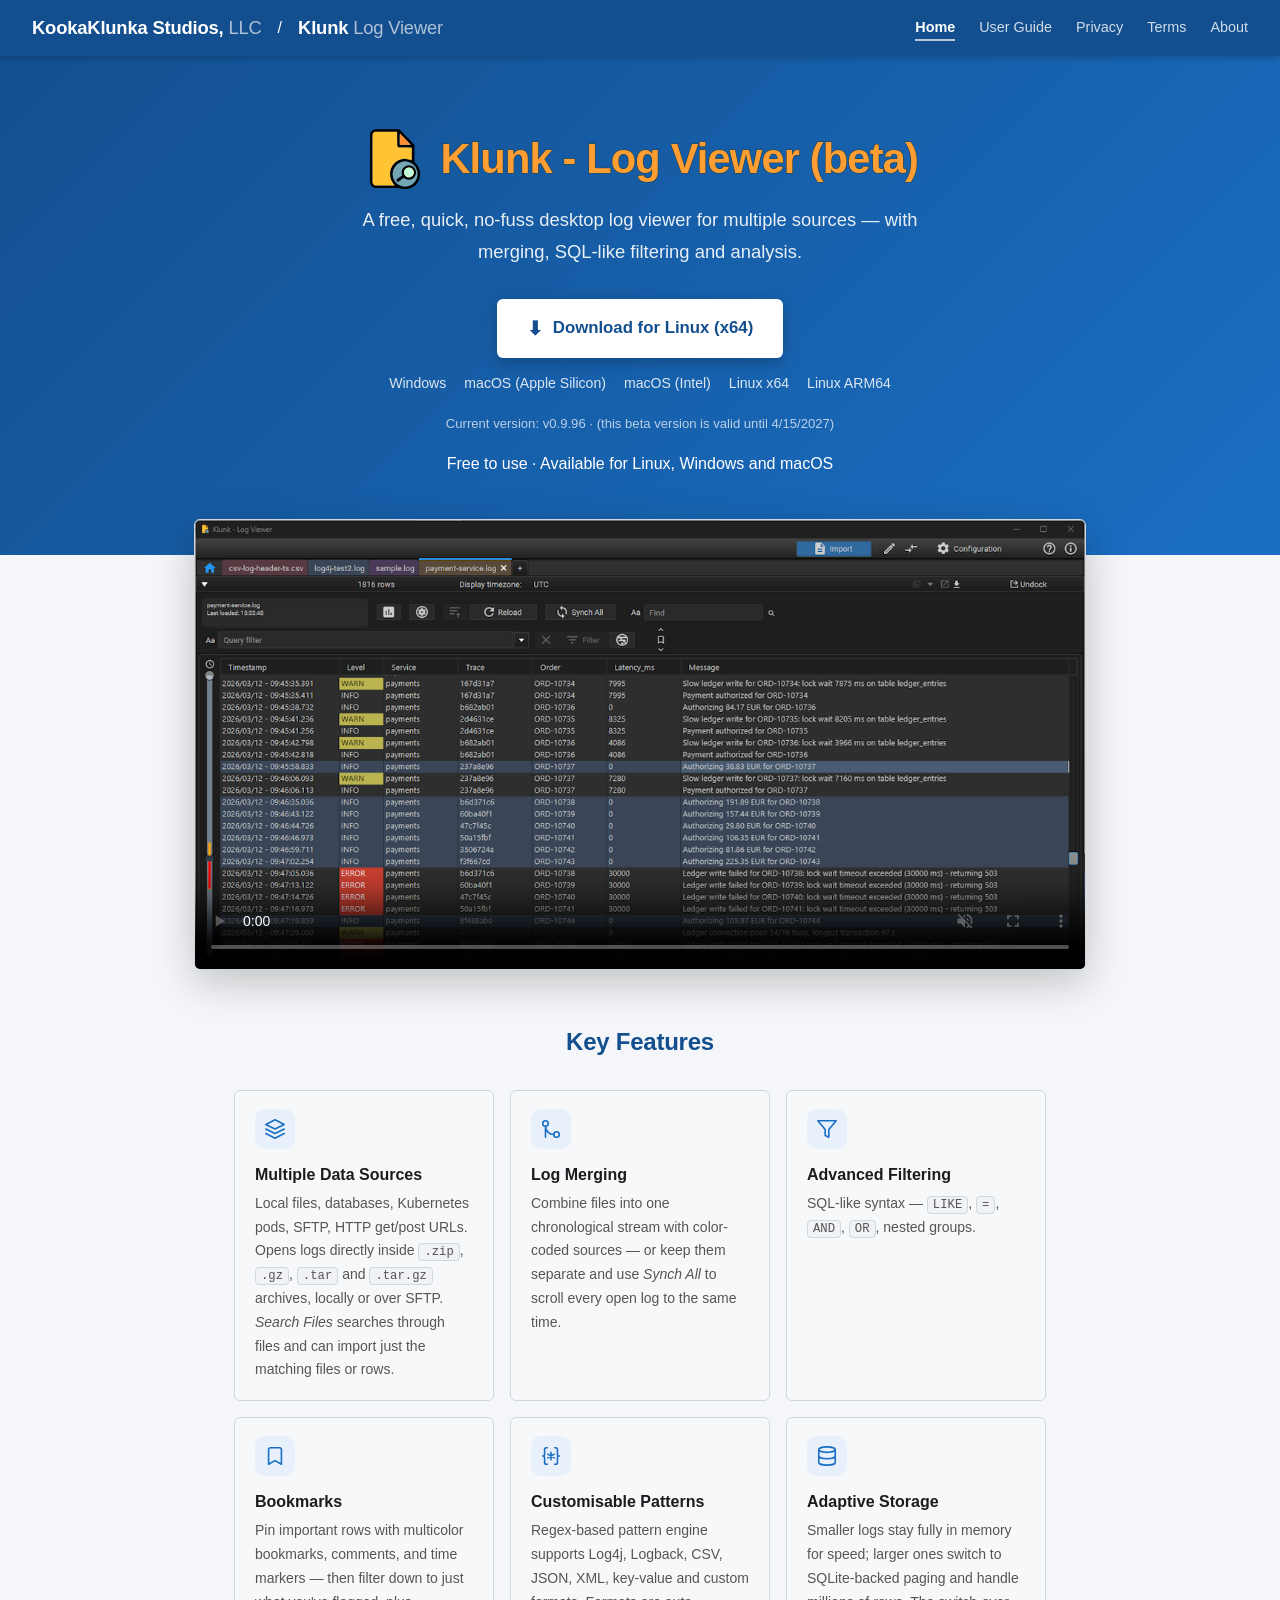
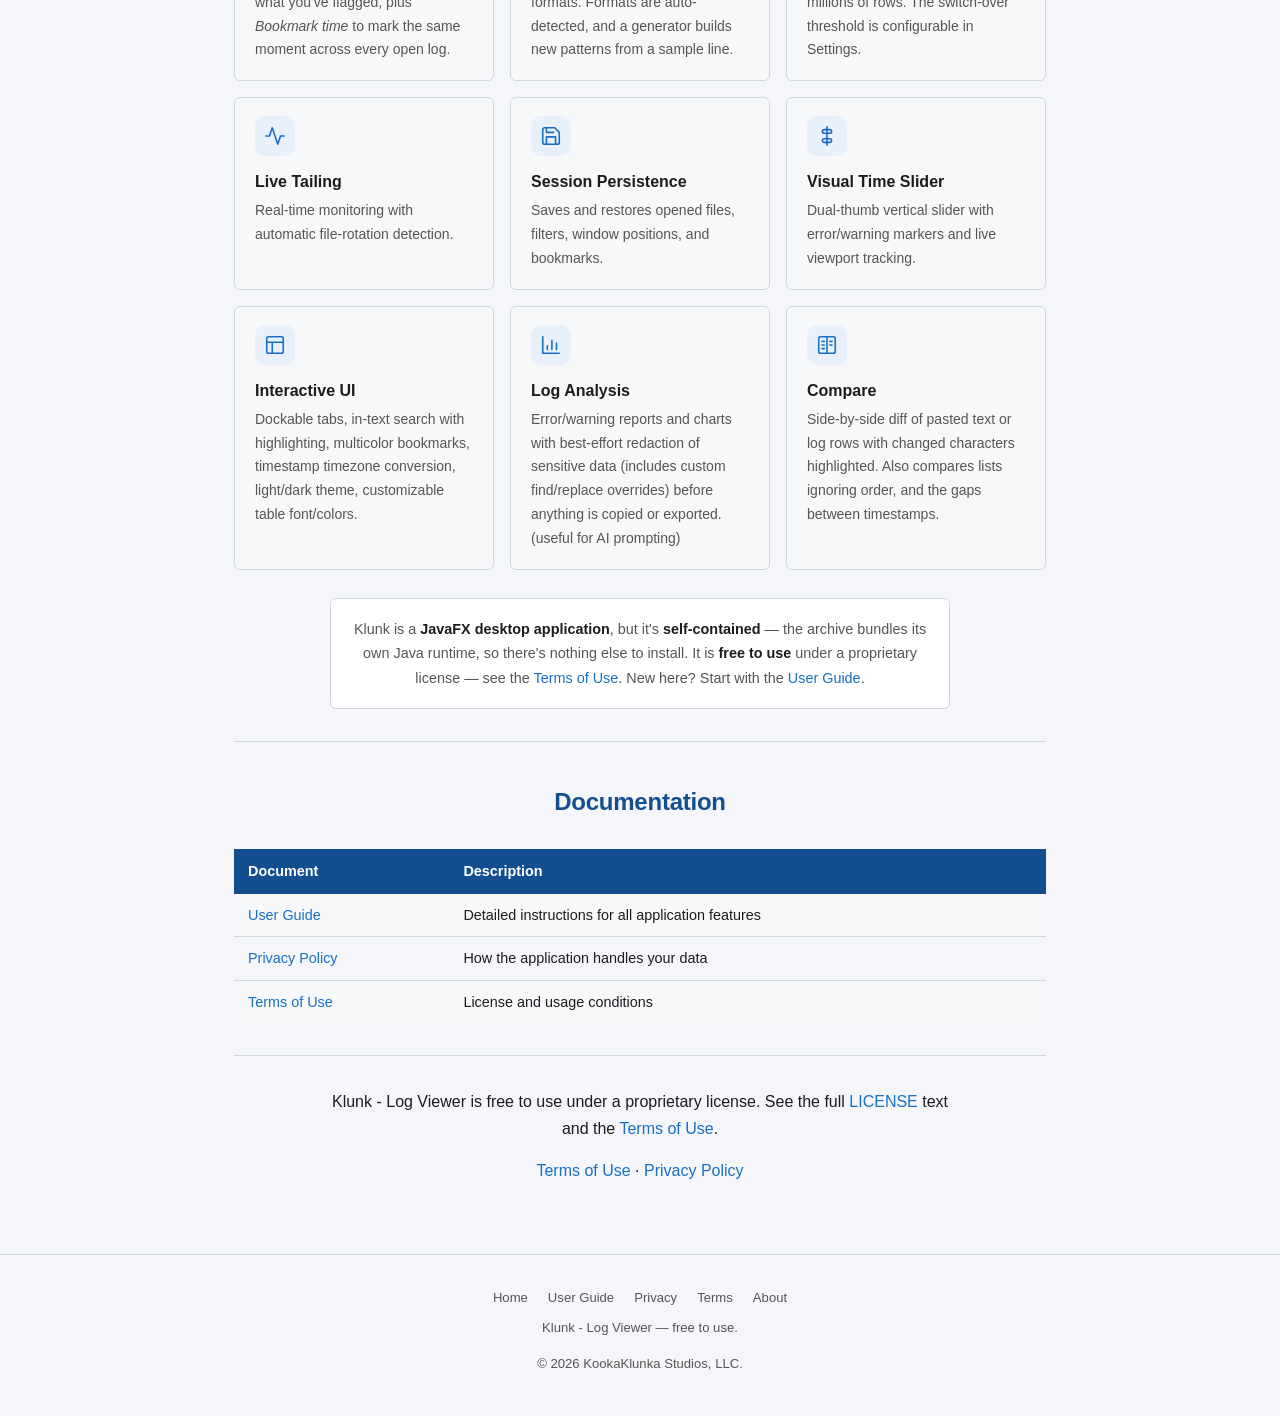
==== index.html @ 05627ec2 "feature complete version .9.96 updates" ====
<!DOCTYPE html>
<html lang="en">
<head>
    <meta charset="UTF-8">
    <meta name="viewport" content="width=device-width, initial-scale=1.0">
    <title>Klunk – Fast Log Viewer for Huge Files, Kubernetes &amp; SFTP</title>
    <meta name="description" content="Free log viewer for Windows, Linux and macOS. Open log files with millions of rows, merge logs from files, databases, Kubernetes pods, SFTP and URLs into one timeline, filter with SQL-like queries, and tail live.">
    <link rel="canonical" href="https://www.kookaklunka.com/klunk/">
    <!-- Link previews (Reddit, Slack, LinkedIn, X, ...) -->
    <meta property="og:type" content="website">
    <meta property="og:site_name" content="Klunk">
    <meta property="og:title" content="Klunk – Fast Log Viewer for Huge Files, Kubernetes &amp; SFTP">
    <meta property="og:description" content="Free log viewer: millions of rows, merged sources, SQL-like filters, live tailing.">
    <meta property="og:url" content="https://www.kookaklunka.com/klunk/">
    <meta property="og:image" content="https://www.kookaklunka.com/klunk/screenshots/Dark-logviewer.png">
    <meta property="og:image:width" content="1090">
    <meta property="og:image:height" content="757">
    <meta property="og:image:alt" content="Klunk log viewer showing a large log with the time slider and color-coded levels">
    <meta name="twitter:card" content="summary_large_image">
    <!-- No version here on purpose: releases/latest isn't touched by the stamp-version step -->
    <script type="application/ld+json">
        {
            "@context": "https://schema.org",
            "@type": "SoftwareApplication",
            "name": "Klunk - Log Viewer",
            "url": "https://www.kookaklunka.com/klunk/",
            "description": "Log viewer for very large log files. Merges files, databases, Kubernetes pods, SFTP and URL sources into one timeline, with SQL-like filtering, bookmarks and live tailing.",
            "applicationCategory": "DeveloperApplication",
            "operatingSystem": "Windows, Linux, macOS",
            "downloadUrl": "https://github.com/XenFive/klunk/releases/latest",
            "screenshot": "https://www.kookaklunka.com/klunk/screenshots/Dark-logviewer.png",
            "offers": {
                "@type": "Offer",
                "price": "0",
                "priceCurrency": "USD"
            }
        }
    </script>
    <link rel="stylesheet" href="shared-styles.css">
    <link rel="icon" href="favicon.ico" sizes="any">
    <link rel="icon" type="image/svg+xml" href="icon.svg">
    <link rel="apple-touch-icon" href="apple-touch-icon.png">
    <link rel="manifest" href="site.webmanifest">
    <meta name="theme-color" content="#134f8f">
</head>
<body>

<header class="site-header">
    <a class="logo" href="https://www.kookaklunka.com">KookaKlunka Studios, <span>LLC</span></a> / <a class="logo" href="index.html">Klunk <span>Log Viewer</span></a>
    <nav>
        <a href="index.html" class="active">Home</a>
        <a href="USER_GUIDE.html">User Guide</a>
        <a href="PRIVACY.html">Privacy</a>
        <a href="TERMS.html">Terms</a>
        <a href="ABOUT.html">About</a>
    </nav>
</header>

<section class="landing-hero">
    <h1><img src="icon.svg" alt="" aria-hidden="true"> Klunk - Log Viewer (beta)</h1>
    <p class="tagline">
        A free, quick, no-fuss desktop log viewer for multiple sources &mdash; with merging, SQL-like filtering and analysis.
    </p>

    <div class="dl-actions">
        <a class="btn-download" id="btn-download"
           href="https://github.com/XenFive/klunk/releases/tag/v0.9.96">
            <span class="arrow">&#x2B07;</span> <span id="btn-download-label">Download</span>
        </a>
    </div>
    <!-- Versions in these URLs (and VERSION in the script below) are stamped from app.version in
         default.properties by the stamp-version step in pom.xml -->
    <p class="dl-platforms">
        <a href="https://github.com/XenFive/klunk/releases/download/v0.9.96/Klunk-windows.zip">Windows</a>
        <a href="https://github.com/XenFive/klunk/releases/download/v0.9.96/Klunk-macos.zip">macOS (Apple Silicon)</a>
        <a href="https://github.com/XenFive/klunk/releases/download/v0.9.96/Klunk-macos-x64.zip">macOS (Intel)</a>
        <a href="https://github.com/XenFive/klunk/releases/download/v0.9.96/Klunk-linux-x64.zip">Linux x64</a>
        <a href="https://github.com/XenFive/klunk/releases/download/v0.9.96/Klunk-linux-arm64.zip">Linux ARM64</a>
    </p>
    <p class="dl-meta">Current version: <span id="dl-version">v0.9.96</span> &middot; (this beta version is valid until 4/15/2027)</p>
    <p> Free to use &middot; Available for Linux, Windows and macOS</p>
</section>

<div class="hero-shot">
    <video src="screenshots/Klunk-demo.mp4" controls muted playsinline poster="screenshots/Dark-logviewer.png">
        Your browser does not support the video tag.
    </video>
</div>

<div class="landing-body">

    <h2>Key Features</h2>

    <div class="feature-grid">
        <div class="feature-card">
            <div class="icon">
                <svg viewBox="0 0 24 24" aria-hidden="true">
                    <path d="M12 2 2 7l10 5 10-5-10-5z"/>
                    <path d="m2 12 10 5 10-5"/>
                    <path d="m2 17 10 5 10-5"/>
                </svg>
            </div>
            <strong>Multiple Data Sources</strong>
            <p>Local files, databases, Kubernetes pods, SFTP, HTTP get/post URLs. Opens logs directly inside
                <code>.zip</code>, <code>.gz</code>, <code>.tar</code> and <code>.tar.gz</code> archives, locally or over SFTP.
                <em>Search Files</em> searches through files and can import just the matching files or rows.</p>
        </div>
        <div class="feature-card">
            <div class="icon">
                <svg viewBox="0 0 24 24" aria-hidden="true">
                    <circle cx="18" cy="18" r="3"/>
                    <circle cx="6" cy="6" r="3"/>
                    <path d="M6 21V9a9 9 0 0 0 9 9"/>
                </svg>
            </div>
            <strong>Log Merging</strong>
            <p>Combine files into one chronological stream with color-coded sources — or keep them separate and
                use <em>Synch All</em> to scroll every open log to the same time.</p>
        </div>
        <div class="feature-card">
            <div class="icon">
                <svg viewBox="0 0 24 24" aria-hidden="true">
                    <path d="M22 3H2l8 9.46V19l4 2v-8.54L22 3z"/>
                </svg>
            </div>
            <strong>Advanced Filtering</strong>
            <p>SQL-like syntax — <code>LIKE</code>, <code>=</code>, <code>AND</code>, <code>OR</code>, nested
                groups.</p>
        </div>
        <div class="feature-card">
            <div class="icon">
                <svg viewBox="0 0 24 24" aria-hidden="true">
                    <path d="m19 21-7-4-7 4V5a2 2 0 0 1 2-2h10a2 2 0 0 1 2 2v16z"/>
                </svg>
            </div>
            <strong>Bookmarks</strong>
            <p>Pin important rows with multicolor bookmarks, comments, and time markers — then filter down to
                just what you've flagged, plus <em>Bookmark time</em> to mark the same moment across every open log.</p>
        </div>
        <div class="feature-card">
            <div class="icon">
                <svg viewBox="0 0 24 24" aria-hidden="true">
                    <path d="M8 3H7a2 2 0 0 0-2 2v5a2 2 0 0 1-2 2 2 2 0 0 1 2 2v5a2 2 0 0 0 2 2h1"/>
                    <path d="M16 21h1a2 2 0 0 0 2-2v-5a2 2 0 0 1 2-2 2 2 0 0 1-2-2V5a2 2 0 0 0-2-2h-1"/>
                    <path d="M12 8v8M8.5 10l7 4M15.5 10l-7 4"/>
                </svg>
            </div>
            <strong>Customisable Patterns</strong>
            <p>Regex-based pattern engine supports Log4j, Logback, CSV, JSON, XML, key-value and custom formats.
                Formats are auto-detected, and a generator builds new patterns from a sample line.</p>
        </div>
        <div class="feature-card">
            <div class="icon">
                <svg viewBox="0 0 24 24" aria-hidden="true">
                    <ellipse cx="12" cy="5" rx="9" ry="3"/>
                    <path d="M3 5v14a9 3 0 0 0 18 0V5"/>
                    <path d="M3 12a9 3 0 0 0 18 0"/>
                </svg>
            </div>
            <strong>Adaptive Storage</strong>
            <p>Smaller logs stay fully in memory for speed; larger ones switch to SQLite-backed paging and handle
                millions of rows. The switch-over threshold is configurable in Settings.</p>
        </div>
        <div class="feature-card">
            <div class="icon">
                <svg viewBox="0 0 24 24" aria-hidden="true">
                    <path d="M22 12h-4l-3 9L9 3l-3 9H2"/>
                </svg>
            </div>
            <strong>Live Tailing</strong>
            <p>Real-time monitoring with automatic file-rotation detection.</p>
        </div>
        <div class="feature-card">
            <div class="icon">
                <svg viewBox="0 0 24 24" aria-hidden="true">
                    <path d="M19 21H5a2 2 0 0 1-2-2V5a2 2 0 0 1 2-2h11l5 5v11a2 2 0 0 1-2 2z"/>
                    <path d="M17 21v-8H7v8"/>
                    <path d="M7 3v5h8"/>
                </svg>
            </div>
            <strong>Session Persistence</strong>
            <p>Saves and restores opened files, filters, window positions, and bookmarks.</p>
        </div>
        <div class="feature-card">
            <div class="icon">
                <svg viewBox="0 0 24 24" aria-hidden="true">
                    <path d="M12 2v20"/>
                    <rect x="7" y="5" width="10" height="4" rx="2"/>
                    <rect x="7" y="15" width="10" height="4" rx="2"/>
                </svg>
            </div>
            <strong>Visual Time Slider</strong>
            <p>Dual-thumb vertical slider with error/warning markers and live viewport tracking.</p>
        </div>
        <div class="feature-card">
            <div class="icon">
                <svg viewBox="0 0 24 24" aria-hidden="true">
                    <rect x="3" y="3" width="18" height="18" rx="2"/>
                    <path d="M3 9h18M9 21V9"/>
                </svg>
            </div>
            <strong>Interactive UI</strong>
            <p>Dockable tabs, in-text search with highlighting, multicolor bookmarks, timestamp timezone
                conversion, light/dark theme, customizable table font/colors.</p>
        </div>
        <div class="feature-card">
            <div class="icon">
                <svg viewBox="0 0 24 24" aria-hidden="true">
                    <path d="M3 3v18h18"/>
                    <path d="M8 17v-4M13 17V7M18 17v-7"/>
                </svg>
            </div>
            <strong>Log Analysis</strong>
            <p>Error/warning reports and charts with best-effort redaction of sensitive data (includes custom
                find/replace overrides) before anything is copied or exported. (useful for AI prompting)</p>
        </div>
        <div class="feature-card">
            <div class="icon">
                <svg viewBox="0 0 24 24" aria-hidden="true">
                    <rect x="3" y="3" width="18" height="18" rx="2"/>
                    <path d="M12 3v18"/>
                    <path d="M6.5 8h2.5M6.5 12h2.5M6.5 16h2.5M15 8h2.5M15 12h2.5"/>
                </svg>
            </div>
            <strong>Compare</strong>
            <p>Side-by-side diff of pasted text or log rows with changed characters highlighted. Also compares lists
                ignoring order, and the gaps between timestamps.</p>
        </div>
    </div>

    <div class="req-note">
        Klunk is a <strong>JavaFX desktop application</strong>, but it's <strong>self-contained</strong> — the
        archive bundles its own Java runtime, so there's nothing else to install. It is <strong>free to use</strong>
        under a proprietary license &mdash; see the <a href="TERMS.html">Terms of Use</a>. New here? Start with the <a href="USER_GUIDE.html">User Guide</a>.
    </div>

    <hr>

    <h2 id="documentation">Documentation</h2>
    <div class="table-wrap">
        <table>
            <tr>
                <th>Document</th>
                <th>Description</th>
            </tr>
            <tr>
                <td><a href="USER_GUIDE.html">User Guide</a></td>
                <td>Detailed instructions for all application features</td>
            </tr>
            <tr>
                <td><a href="PRIVACY.html">Privacy Policy</a></td>
                <td>How the application handles your data</td>
            </tr>
            <tr>
                <td><a href="TERMS.html">Terms of Use</a></td>
                <td>License and usage conditions</td>
            </tr>
        </table>
    </div>

    <hr>

    <p>Klunk - Log Viewer is free to use under a proprietary license.
        See the full <a href="LICENSE">LICENSE</a> text and the <a href="TERMS.html">Terms of Use</a>.</p>
    <p>
        <a href="TERMS.html">Terms of Use</a> ·
        <a href="PRIVACY.html">Privacy Policy</a>
    </p>

</div>

<footer class="site-footer">
    <nav>
        <a href="index.html">Home</a>
        <a href="USER_GUIDE.html">User Guide</a>
        <a href="PRIVACY.html">Privacy</a>
        <a href="TERMS.html">Terms</a>
        <a href="ABOUT.html">About</a>
    </nav>
    <p>Klunk - Log Viewer &mdash; free to use. </p>
    <nav>
        <a href="https://www.kookaklunka.com">&copy; 2026 KookaKlunka Studios, LLC.</a>
    </nav>
</footer>

<script>
    (function () {
        // Stamped from app.version in default.properties by the build (stamp-version in pom.xml)
        var VERSION = "v0.9.96";
        // Release assets on GitHub; keep these names identical across every release
        var BASE = "https://github.com/XenFive/klunk/releases/download/" + VERSION + "/";
        var BASETEMP = "https://github.com/XenFive/klunk/releases/download/v0.9.96/";
        var ASSETS = {
            windows: BASE + "Klunk-windows.zip",
            mac: BASE + "Klunk-macos.zip",
            macIntel: BASETEMP + "Klunk-macos-x64.zip",
            linux: BASE + "Klunk-linux-x64.zip",
            linuxArm: BASE + "Klunk-linux-arm64.zip"
        };
        var LABELS = {
            windows: "Download for Windows",
            mac: "Download for macOS (Apple Silicon)",
            macIntel: "Download for macOS (Intel)",
            linux: "Download for Linux (x64)",
            linuxArm: "Download for Linux (ARM64)"
        };

        function detectOS() {
            var data = navigator.userAgentData;
            var plat = (data && data.platform) || navigator.platform || "";
            var s = (plat + " " + navigator.userAgent).toLowerCase();
            if (s.indexOf("android") !== -1) return null;      // mobile — use neutral page
            if (s.indexOf("iphone") !== -1 || s.indexOf("ipad") !== -1) return null;
            if (s.indexOf("win") !== -1) return "windows";
            if (s.indexOf("mac") !== -1) return "mac";
            if (s.indexOf("linux") !== -1 || s.indexOf("x11") !== -1 || s.indexOf("cros") !== -1) return "linux";
            return null;
        }

        var os = detectOS();
        var btn = document.getElementById("btn-download");
        var label = document.getElementById("btn-download-label");

        function show(key) {
            if (btn && label) {
                btn.href = ASSETS[key];
                label.textContent = LABELS[key];
            }
        }

        if (os) {
            show(os);
        } else if (label) {
            label.textContent = "Download";   // falls back to the release page
        }

        // Linux on ARM: Firefox says so in the user agent; Chromium only via client hints
        if (os === "linux") {
            if (/aarch64|arm64/i.test(navigator.userAgent)) {
                show("linuxArm");
            } else if (navigator.userAgentData && navigator.userAgentData.getHighEntropyValues) {
                navigator.userAgentData.getHighEntropyValues(["architecture"]).then(function (v) {
                    if (v.architecture === "arm") show("linuxArm");
                }).catch(function () {
                });
            }
        }

        // Intel Mac: every browser's user agent says "Intel Mac OS X", even on Apple Silicon, so
        // only Chromium's client hints can tell; others keep the Apple Silicon build and the
        // "macOS (Intel)" link below the button
        if (os === "mac" && navigator.userAgentData && navigator.userAgentData.getHighEntropyValues) {
            navigator.userAgentData.getHighEntropyValues(["architecture"]).then(function (v) {
                if (v.architecture === "x86") show("macIntel");
            }).catch(function () {
            });
        }
    })();
</script>

</body>
</html>
---- shared-styles.css ----
/* LogFileViewer docs — shared stylesheet */
:root {
    --brand: #1a6fc4;
    --brand-dark: #134f8f;
    --brand-light: #e8f1fb;
    --text: #1c1c1e;
    --orange-text: #ff9e33;
    --text-muted: #555;
    --surface: #ffffff;
    --surface-alt: #f6f8fa;
    --border: #d0d7de;
    --code-bg: #f0f2f5;
    --warn-bg: #fffae6;
    --warn-border: #e6b800;
    --note-bg: #e8f4fd;
    --note-border: #2196f3;
    --radius: 6px;
    --max-width: 860px;
    --sidebar-w: 260px;
    --header-h: 56px;
}

*, *::before, *::after {
    box-sizing: border-box;
    margin: 0;
    padding: 0;
}

html {
    scroll-behavior: smooth;
    font-size: 16px;
}

body {
    font-family: -apple-system, BlinkMacSystemFont, "Segoe UI", Roboto, Helvetica, Arial, sans-serif;
    color: var(--text);
    background: #f4f6f9;
    line-height: 1.7;
}

/* ── Site header ── */
.site-header {
    position: sticky;
    top: 0;
    z-index: 100;
    display: flex;
    align-items: center;
    gap: 16px;
    height: var(--header-h);
    padding: 0 32px;
    background: var(--brand-dark);
    color: #fff;
    box-shadow: 0 2px 6px rgba(0, 0, 0, .2);
}

.site-header .logo {
    font-size: 1.15rem;
    font-weight: 700;
    letter-spacing: -.01em;
    color: #fff;
    text-decoration: none;
}

.site-header .logo span {
    opacity: .65;
    font-weight: 400;
}

.site-header nav {
    margin-left: auto;
    display: flex;
    gap: 24px;
}

.site-header nav a {
    color: rgba(255, 255, 255, .8);
    text-decoration: none;
    font-size: .9rem;
}

.site-header nav a:hover {
    color: #fff;
}

.site-header nav a.active {
    color: #fff;
    font-weight: 600;
    border-bottom: 2px solid rgba(255, 255, 255, .7);
}

/* ── Page hero ── */
.page-hero {
    background: linear-gradient(135deg, var(--brand-dark) 0%, var(--brand) 100%);
    color: #fff;
    padding: 52px 32px 44px;
    text-align: center;
}

.page-hero h1 {
    font-size: 2rem;
    font-weight: 800;
    letter-spacing: -.02em;
}

.page-hero p {
    margin-top: 10px;
    font-size: 1.05rem;
    opacity: .85;
    max-width: 600px;
    margin-inline: auto;
}

.page-hero .meta {
    margin-top: 16px;
    font-size: .82rem;
    opacity: .65;
}

/* ── Layout shells ── */
.doc-shell {
    max-width: calc(var(--max-width) + var(--sidebar-w) + 48px);
    margin: 0 auto;
    display: grid;
    grid-template-columns: var(--sidebar-w) 1fr;
    gap: 0;
    align-items: start;
    padding: 32px 24px;
}

.doc-shell.no-sidebar {
    grid-template-columns: 1fr;
    max-width: var(--max-width);
}

/* ── Sidebar TOC ── */
.toc-sidebar {
    position: sticky;
    top: calc(var(--header-h) + 16px);
    padding: 20px;
    background: var(--surface);
    border: 1px solid var(--border);
    border-radius: var(--radius);
    font-size: .875rem;
    max-height: calc(100vh - var(--header-h) - 48px);
    overflow-y: auto;
}

.toc-sidebar h3 {
    font-size: .75rem;
    text-transform: uppercase;
    letter-spacing: .08em;
    color: var(--text-muted);
    margin-bottom: 12px;
}

.toc-sidebar ol, .toc-sidebar ul {
    padding-left: 16px;
}

.toc-sidebar li {
    margin: 4px 0;
    line-height: 1.4;
}

.toc-sidebar li.h2-item {
    font-weight: 600;
    margin-top: 8px;
    list-style: none;
    margin-left: -16px;
}

.toc-sidebar a {
    color: var(--text-muted);
    text-decoration: none;
}

.toc-sidebar a:hover {
    color: var(--brand);
}

.toc-sidebar .sub {
    padding-left: 12px;
}

/* ── Article content ── */
article {
    background: var(--surface);
    border: 1px solid var(--border);
    border-radius: var(--radius);
    padding: 40px 48px;
    min-width: 0;
}

.doc-shell.no-sidebar article {
    margin: 0 auto;
}

/* ── Typography ── */
h1, h2, h3, h4 {
    font-weight: 700;
    line-height: 1.3;
    letter-spacing: -.01em;
    scroll-margin-top: calc(var(--header-h) + 16px);
}

h1 {
    font-size: 1.9rem;
    margin-bottom: 20px;
}

h2 {
    font-size: 1.35rem;
    margin: 44px 0 14px;
    padding-bottom: 8px;
    border-bottom: 2px solid var(--brand-light);
    color: var(--brand-dark);
}

h2:first-child {
    margin-top: 0;
}

h3 {
    font-size: 1.1rem;
    margin: 28px 0 10px;
    color: var(--text);
}

h4 {
    font-size: 1rem;
    margin: 20px 0 8px;
    color: var(--text-muted);
}

p {
    margin: 0 0 14px;
}

a {
    color: var(--brand);
    text-decoration: none;
}

a:hover {
    text-decoration: underline;
}

ul, ol {
    margin: 0 0 14px 24px;
}

li {
    margin: 4px 0;
}

li > ul, li > ol {
    margin-top: 4px;
    margin-bottom: 4px;
}

strong {
    font-weight: 600;
}

em {
    font-style: italic;
}

hr {
    border: none;
    border-top: 1px solid var(--border);
    margin: 32px 0;
}

/* ── Code ── */
code {
    font-family: "JetBrains Mono", "Fira Code", "Cascadia Code", Consolas, "Courier New", monospace;
    /* Keep operators literal: these fonts otherwise draw != as a single ≠ ligature (via calt). */
    font-variant-ligatures: none;
    font-feature-settings: "liga" 0, "calt" 0;
    font-size: .875em;
    background: var(--code-bg);
    border: 1px solid var(--border);
    border-radius: 4px;
    padding: 1px 5px;
}

pre {
    background: #1e2432;
    color: #cdd3de;
    border-radius: var(--radius);
    padding: 18px 22px;
    overflow-x: auto;
    margin: 16px 0 20px;
    font-size: .875rem;
    line-height: 1.6;
}

pre code {
    background: none;
    border: none;
    padding: 0;
    color: inherit;
    font-size: inherit;
}

/* Keyword hints in SQL examples */
pre .kw {
    color: #7ec8e3;
    font-weight: 600;
}

pre .str {
    color: #98c379;
}

pre .cm {
    color: #5c6370;
    font-style: italic;
}

/* ── Tables ── */
.table-wrap {
    overflow-x: auto;
    margin: 16px 0 20px;
}

table {
    width: 100%;
    border-collapse: collapse;
    font-size: .9rem;
}

th {
    background: var(--brand-dark);
    color: #fff;
    padding: 10px 14px;
    text-align: left;
    font-weight: 600;
}

td {
    padding: 9px 14px;
    border-bottom: 1px solid var(--border);
    vertical-align: top;
}

tr:nth-child(even) td {
    background: var(--surface-alt);
}

tr:last-child td {
    border-bottom: none;
}

td code {
    font-size: .82em;
}

/* ── Callouts ── */
.note, .tip, .warn {
    padding: 14px 18px;
    border-radius: var(--radius);
    margin: 16px 0 20px;
    font-size: .92rem;
    line-height: 1.6;
    display: flex;
    gap: 12px;
    align-items: flex-start;
}

.note {
    background: var(--note-bg);
    border-left: 4px solid var(--note-border);
}

.tip {
    background: #edfaf1;
    border-left: 4px solid #27ae60;
}

.warn {
    background: var(--warn-bg);
    border-left: 4px solid var(--warn-border);
}

.note::before {
    content: "ℹ";
    font-size: 1.1rem;
    color: #2196f3;
    flex-shrink: 0;
}

.tip::before {
    content: "✦";
    font-size: 1rem;
    color: #27ae60;
    flex-shrink: 0;
}

.warn::before {
    content: "⚠";
    font-size: 1.1rem;
    color: var(--warn-border);
    flex-shrink: 0;
}

/* ── Feature card grid ── */
.feature-grid {
    display: grid;
    grid-template-columns: repeat(auto-fill, minmax(220px, 1fr));
    gap: 16px;
    margin: 20px 0;
}

.feature-card {
    background: var(--surface-alt);
    border: 1px solid var(--border);
    border-radius: var(--radius);
    padding: 18px 20px;
}

.feature-card .icon {
    display: grid;
    place-items: center;
    width: 40px;
    height: 40px;
    margin-bottom: 12px;
    border-radius: 10px;
    background: var(--brand-light);
    color: var(--brand);
}

.feature-card .icon svg {
    width: 22px;
    height: 22px;
    fill: none;
    stroke: currentColor;
    stroke-width: 1.75;
    stroke-linecap: round;
    stroke-linejoin: round;
}

.feature-card strong {
    display: block;
    margin-bottom: 4px;
}

.feature-card p {
    font-size: .875rem;
    color: var(--text-muted);
    margin: 0;
}

/* ── Kbd ── */
kbd {
    display: inline-block;
    font-family: inherit;
    font-size: .8rem;
    background: var(--surface-alt);
    border: 1px solid var(--border);
    border-bottom: 2px solid #aaa;
    border-radius: 4px;
    padding: 1px 6px;
    line-height: 1.6;
    white-space: nowrap;
}

/* ── Shortcuts table override ── */
.shortcuts td:first-child {
    white-space: nowrap;
}

/* ── Footer ── */
.site-footer {
    text-align: center;
    padding: 32px;
    font-size: .82rem;
    color: var(--text-muted);
    border-top: 1px solid var(--border);
    margin-top: 48px;
}

.site-footer a {
    color: var(--text-muted);
}

.site-footer nav {
    display: flex;
    justify-content: center;
    gap: 20px;
    margin-bottom: 8px;
}

/* ── Screenshot placeholder ── */
.screenshot {
    background: var(--surface-alt);
    border: 2px dashed var(--border);
    border-radius: var(--radius);
    padding: 36px;
    text-align: center;
    color: var(--text-muted);
    font-size: .85rem;
    margin: 16px 0 20px;
}

.screenshot::before {
    display: block;
    font-size: 2rem;
    margin-bottom: 6px;
    content: "🖼";
}

/* ── Real screenshot figure ── */
.shot {
    margin: 16px 0 20px;
}

.shot img {
    display: block;
    max-width: 100%;
    height: auto;
    border: 1px solid var(--border);
    border-radius: var(--radius);
    box-shadow: 0 2px 10px rgba(0, 0, 0, .12);
}

.shot figcaption {
    margin-top: 8px;
    font-size: .8rem;
    color: var(--text-muted);
    text-align: center;
}

/* ── Back-to-top ── */
.back-to-top {
    display: inline-block;
    margin-top: 32px;
    font-size: .8rem;
    color: var(--text-muted);
    text-decoration: none;
}

.back-to-top:hover {
    color: var(--brand);
}

/* ── Legal doc style ── */
.legal-section {
    margin-bottom: 32px;
}

.legal-section h2 {
    font-size: 1.1rem;
    border-bottom: none;
    color: var(--text);
}

.legal-meta {
    font-size: .82rem;
    color: var(--text-muted);
    margin-bottom: 24px;
}

.legal-disclaimer {
    background: var(--surface-alt);
    border: 1px solid var(--border);
    border-radius: var(--radius);
    padding: 18px 22px;
    font-size: .88rem;
    color: var(--text-muted);
    margin: 12px 0;
}

/* ── Landing page (index.html) ── */
.landing-hero {
    background: linear-gradient(135deg, var(--brand-dark) 0%, var(--brand) 100%);
    color: #fff;
    padding: 72px 32px 64px;
    text-align: center;
}

.landing-hero h1 {
    display: flex;
    align-items: center;
    justify-content: center;
    flex-wrap: wrap;
    gap: 16px;
    font-size: 2.6rem;
    font-weight: 800;
    letter-spacing: -.02em;
    margin-bottom: 14px;
    color: var(--orange-text);
    -webkit-text-stroke: 1px #2f3e33;
    paint-order: stroke fill;
}

.landing-hero h1 img {
    height: 1.5em;
    width: auto;
    flex-shrink: 0;
}

.landing-hero p.tagline {
    font-size: 1.15rem;
    opacity: .9;
    max-width: 620px;
    margin: 0 auto 32px;
}

.dl-actions {
    display: flex;
    flex-wrap: wrap;
    gap: 14px;
    justify-content: center;
    align-items: center;
}

.btn-download {
    display: inline-flex;
    align-items: center;
    gap: 10px;
    background: #fff;
    color: var(--brand-dark);
    font-size: 1.05rem;
    font-weight: 700;
    padding: 15px 30px;
    border-radius: var(--radius);
    text-decoration: none;
    box-shadow: 0 4px 16px rgba(0, 0, 0, .25);
    transition: transform .12s ease, box-shadow .12s ease;
}

.btn-download:hover {
    text-decoration: none;
    transform: translateY(-2px);
    box-shadow: 0 6px 22px rgba(0, 0, 0, .3);
}

.btn-download .arrow {
    font-size: 1.2rem;
    line-height: 1;
}

.btn-ghost {
    display: inline-flex;
    align-items: center;
    gap: 8px;
    color: #fff;
    border: 1px solid rgba(255, 255, 255, .5);
    font-size: .95rem;
    font-weight: 600;
    padding: 14px 22px;
    border-radius: var(--radius);
    text-decoration: none;
}

.btn-ghost:hover {
    text-decoration: none;
    background: rgba(255, 255, 255, .12);
}

.dl-platforms {
    margin-top: 14px;
    display: flex;
    flex-wrap: wrap;
    justify-content: center;
    gap: 6px 18px;
    font-size: .88rem;
}

.dl-platforms a {
    color: #fff;
    opacity: .85;
}

.dl-platforms a:hover {
    opacity: 1;
}

.dl-meta {
    margin-top: 18px;
    font-size: .82rem;
    opacity: .7;
}

.hero-shot {
    max-width: 940px;
    margin: -36px auto 0;
    padding: 0 24px;
}

.hero-shot img {
    display: block;
    width: 80%;
    height: auto;
    border: 1px solid var(--border);
    border-radius: var(--radius);
    box-shadow: 0 12px 40px rgba(0, 0, 0, .22);
}

.hero-shot video {
    display: block;
    width: 100%;
    height: auto;
    margin: 0 auto;
    border: 1px solid var(--border);
    border-radius: var(--radius);
    box-shadow: 0 12px 40px rgba(0, 0, 0, .22);
}

.landing-body {
    max-width: var(--max-width);
    margin: 0 auto;
    padding: 56px 24px 8px;
}

.landing-body h2 {
    text-align: center;
    border-bottom: none;
    font-size: 1.5rem;
    margin-bottom: 24px;
}

.landing-body > p {
    text-align: center;
    max-width: 640px;
    margin: 0 auto 14px;
}

.req-note {
    max-width: 620px;
    margin: 28px auto 0;
    background: var(--surface);
    border: 1px solid var(--border);
    border-radius: var(--radius);
    padding: 18px 22px;
    font-size: .9rem;
    color: var(--text-muted);
    text-align: center;
}

.req-note strong {
    color: var(--text);
}

/* ── Responsive ── */
@media (max-width: 820px) {
    .doc-shell {
        grid-template-columns: 1fr;
        padding: 16px;
    }

    .toc-sidebar {
        display: none;
    }

    article {
        padding: 24px 20px;
    }

    .page-hero {
        padding: 36px 20px 32px;
    }

    .page-hero h1 {
        font-size: 1.5rem;
    }

    .feature-grid {
        grid-template-columns: 1fr 1fr;
    }

    .site-header nav {
        display: none;
    }

    .landing-hero {
        padding: 48px 20px 44px;
    }

    .landing-hero h1 {
        font-size: 1.9rem;
    }

    .hero-shot {
        margin-top: -20px;
        padding: 0 14px;
    }

    .landing-body {
        padding: 40px 16px 8px;
    }
}

@media (max-width: 480px) {
    .feature-grid {
        grid-template-columns: 1fr;
    }
}
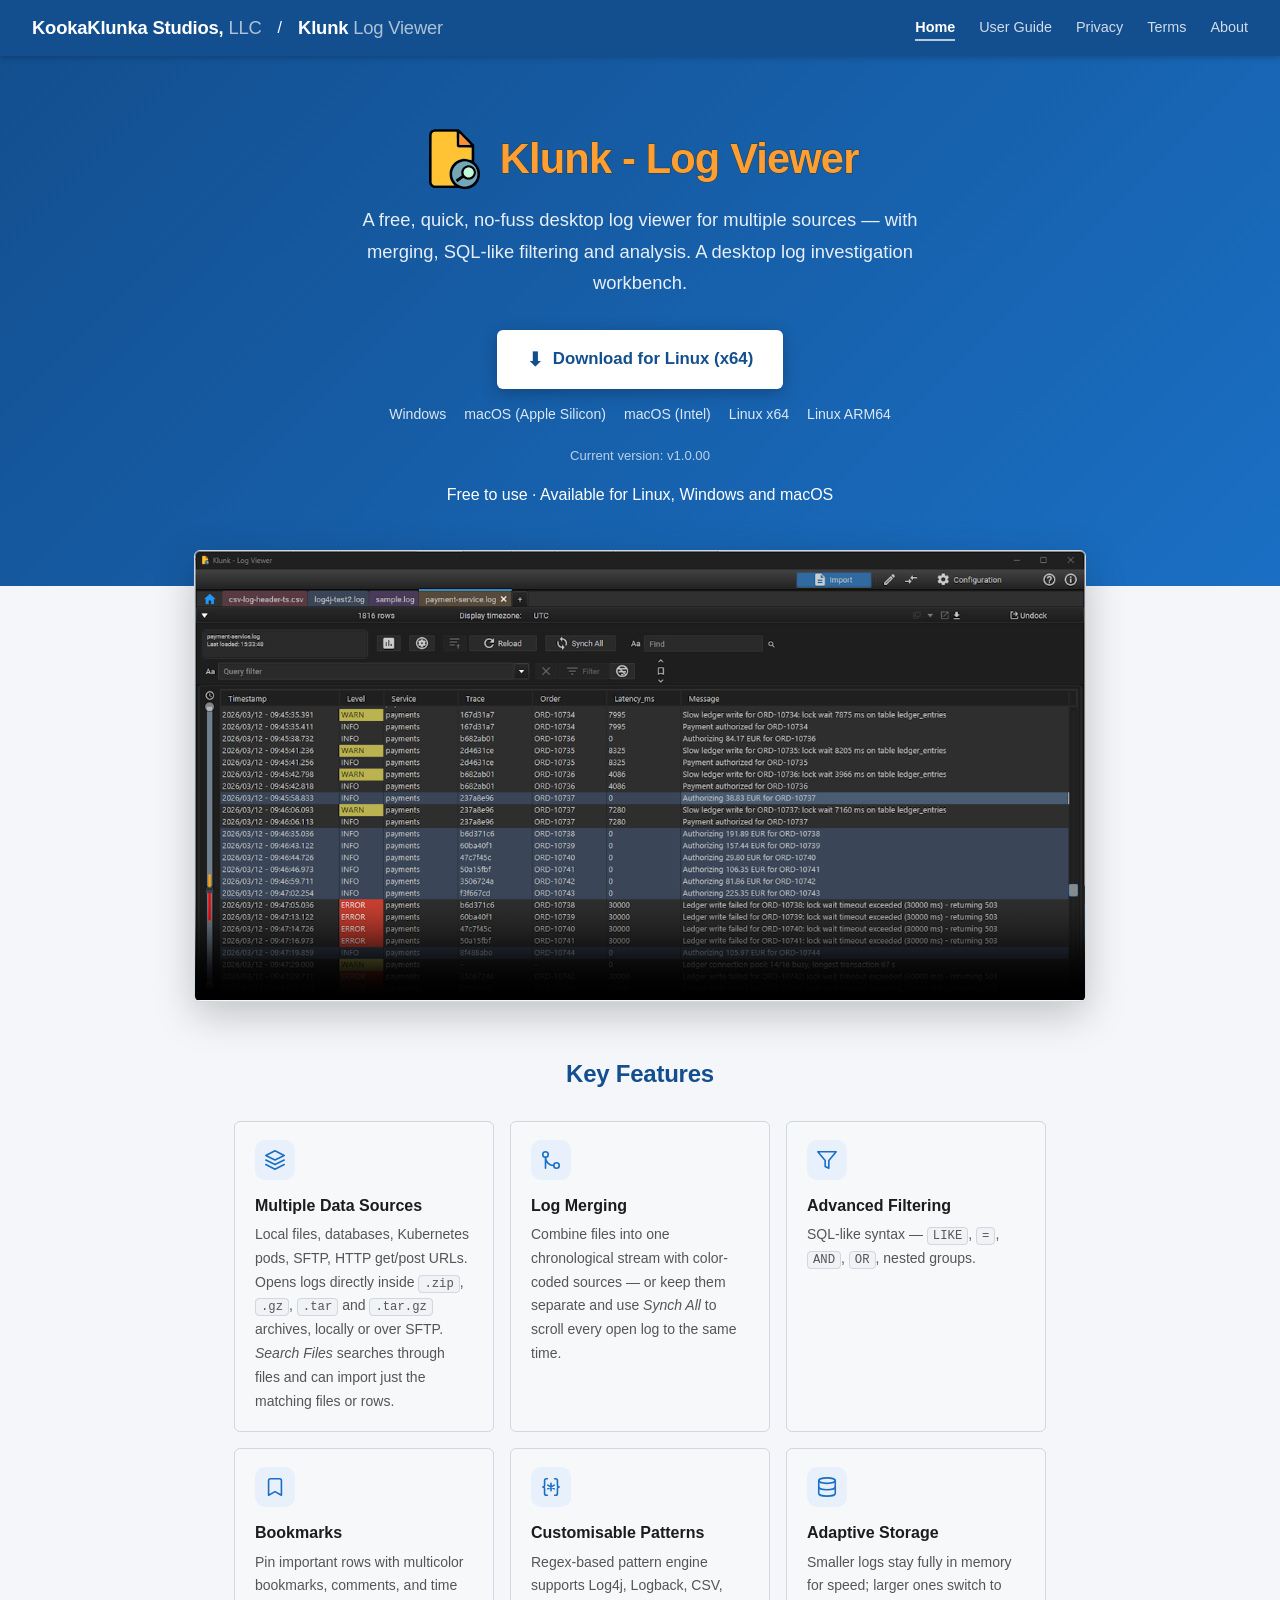
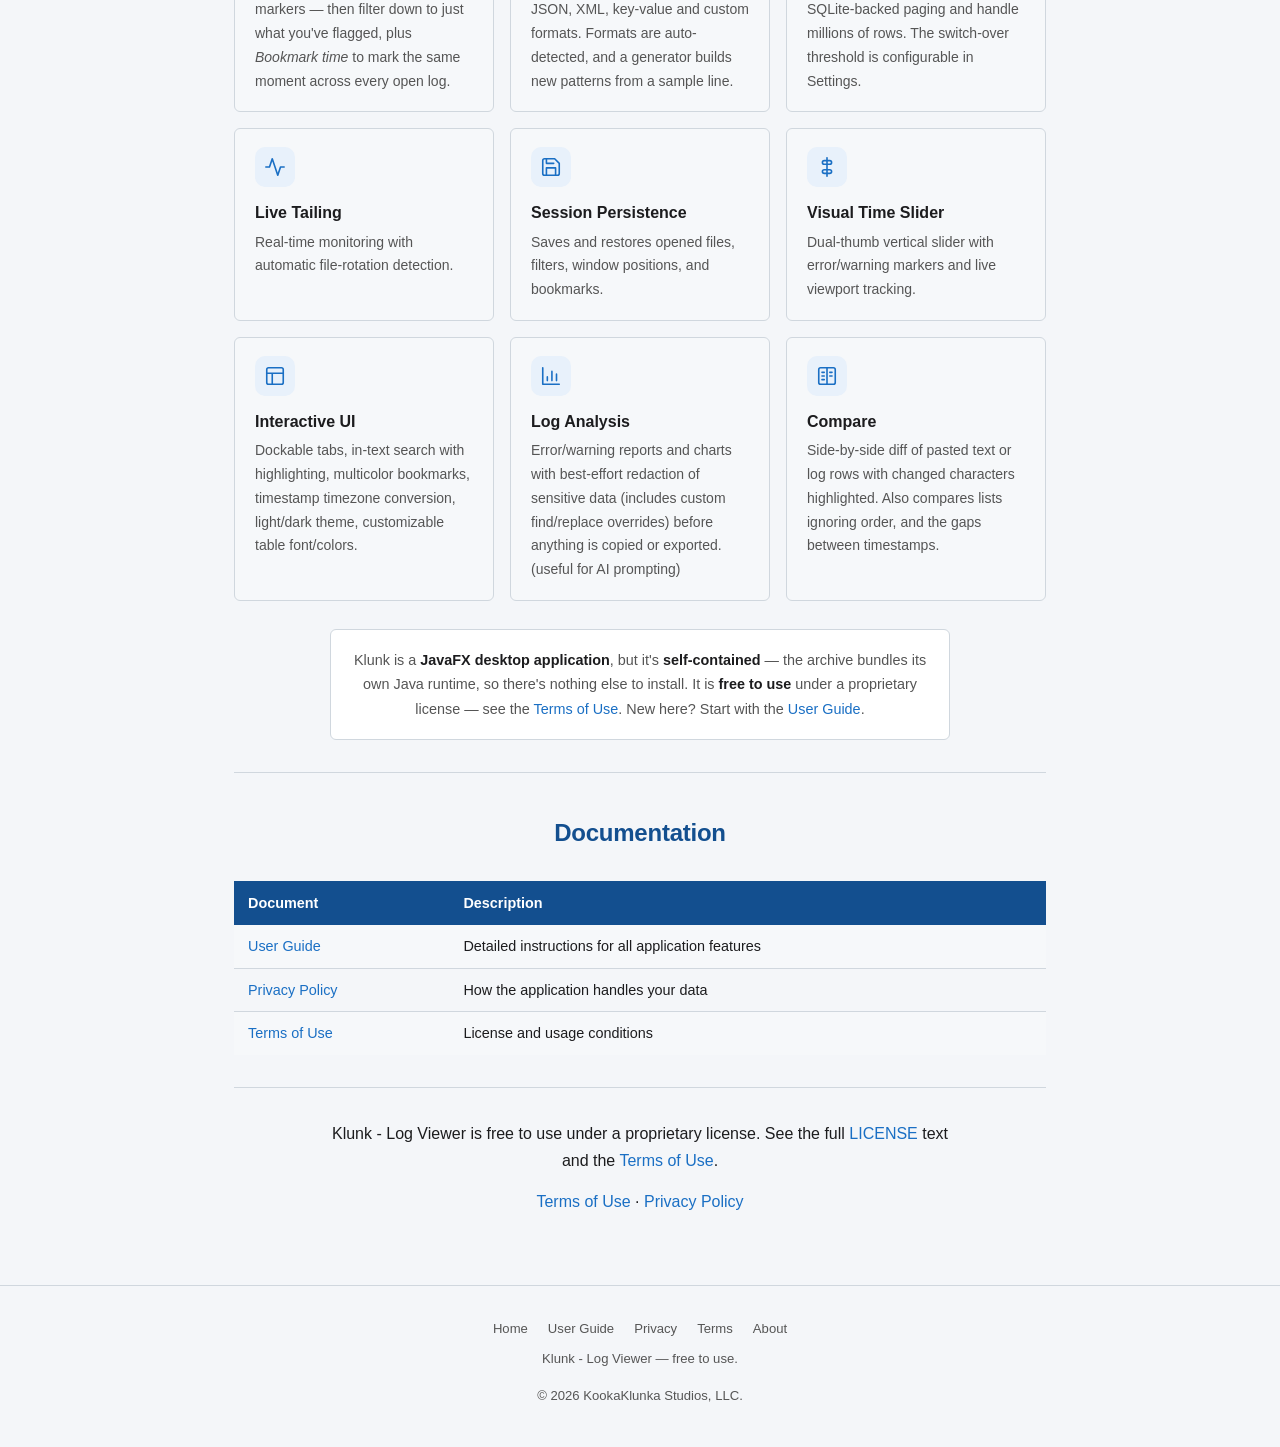
==== commit cf67f94b: "version 1 updates" ====
--- a/index.html
+++ b/index.html
@@ -57,27 +57,27 @@
 </header>
 
 <section class="landing-hero">
-    <h1><img src="icon.svg" alt="" aria-hidden="true"> Klunk - Log Viewer (beta)</h1>
+    <h1><img src="icon.svg" alt="" aria-hidden="true"> Klunk - Log Viewer</h1>
     <p class="tagline">
-        A free, quick, no-fuss desktop log viewer for multiple sources &mdash; with merging, SQL-like filtering and analysis.
+        A free, quick, no-fuss desktop log viewer for multiple sources &mdash; with merging, SQL-like filtering and analysis. A desktop log investigation workbench.
     </p>
 
     <div class="dl-actions">
         <a class="btn-download" id="btn-download"
-           href="https://github.com/XenFive/klunk/releases/tag/v0.9.96">
+           href="https://github.com/XenFive/klunk/releases/tag/v1.0.00">
             <span class="arrow">&#x2B07;</span> <span id="btn-download-label">Download</span>
         </a>
     </div>
     <!-- Versions in these URLs (and VERSION in the script below) are stamped from app.version in
          default.properties by the stamp-version step in pom.xml -->
     <p class="dl-platforms">
-        <a href="https://github.com/XenFive/klunk/releases/download/v0.9.96/Klunk-windows.zip">Windows</a>
-        <a href="https://github.com/XenFive/klunk/releases/download/v0.9.96/Klunk-macos.zip">macOS (Apple Silicon)</a>
-        <a href="https://github.com/XenFive/klunk/releases/download/v0.9.96/Klunk-macos-x64.zip">macOS (Intel)</a>
-        <a href="https://github.com/XenFive/klunk/releases/download/v0.9.96/Klunk-linux-x64.zip">Linux x64</a>
-        <a href="https://github.com/XenFive/klunk/releases/download/v0.9.96/Klunk-linux-arm64.zip">Linux ARM64</a>
+        <a href="https://github.com/XenFive/klunk/releases/download/v1.0.00/Klunk-windows.zip">Windows</a>
+        <a href="https://github.com/XenFive/klunk/releases/download/v1.0.00/Klunk-macos.zip">macOS (Apple Silicon)</a>
+        <a href="https://github.com/XenFive/klunk/releases/download/v1.0.00/Klunk-macos-x64.zip">macOS (Intel)</a>
+        <a href="https://github.com/XenFive/klunk/releases/download/v1.0.00/Klunk-linux-x64.zip">Linux x64</a>
+        <a href="https://github.com/XenFive/klunk/releases/download/v1.0.00/Klunk-linux-arm64.zip">Linux ARM64</a>
     </p>
-    <p class="dl-meta">Current version: <span id="dl-version">v0.9.96</span> &middot; (this beta version is valid until 4/15/2027)</p>
+    <p class="dl-meta">Current version: <span id="dl-version">v1.0.00</span></p>
     <p> Free to use &middot; Available for Linux, Windows and macOS</p>
 </section>
 
@@ -286,10 +286,10 @@
 <script>
     (function () {
         // Stamped from app.version in default.properties by the build (stamp-version in pom.xml)
-        var VERSION = "v0.9.96";
+        var VERSION = "v1.0.00";
         // Release assets on GitHub; keep these names identical across every release
         var BASE = "https://github.com/XenFive/klunk/releases/download/" + VERSION + "/";
-        var BASETEMP = "https://github.com/XenFive/klunk/releases/download/v0.9.96/";
+        var BASETEMP = "https://github.com/XenFive/klunk/releases/download/v1.0.00/";
         var ASSETS = {
             windows: BASE + "Klunk-windows.zip",
             mac: BASE + "Klunk-macos.zip",
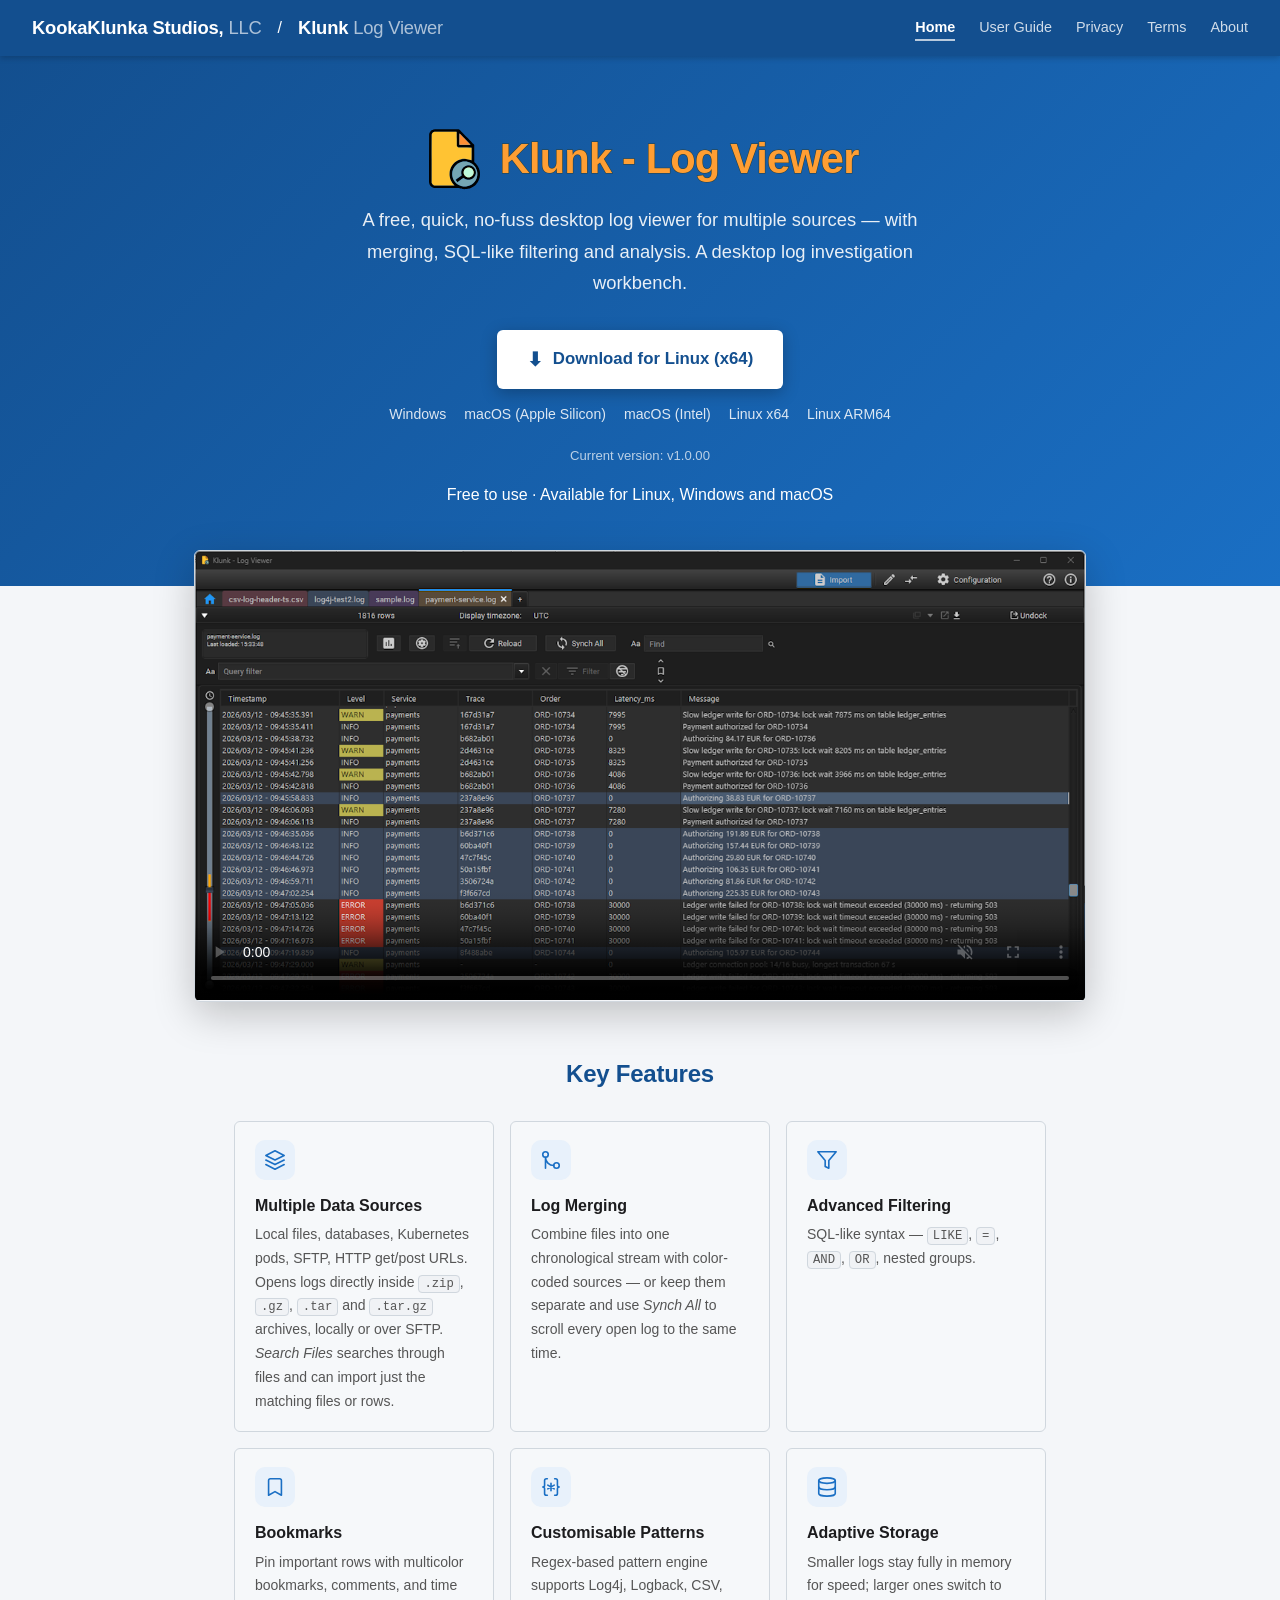
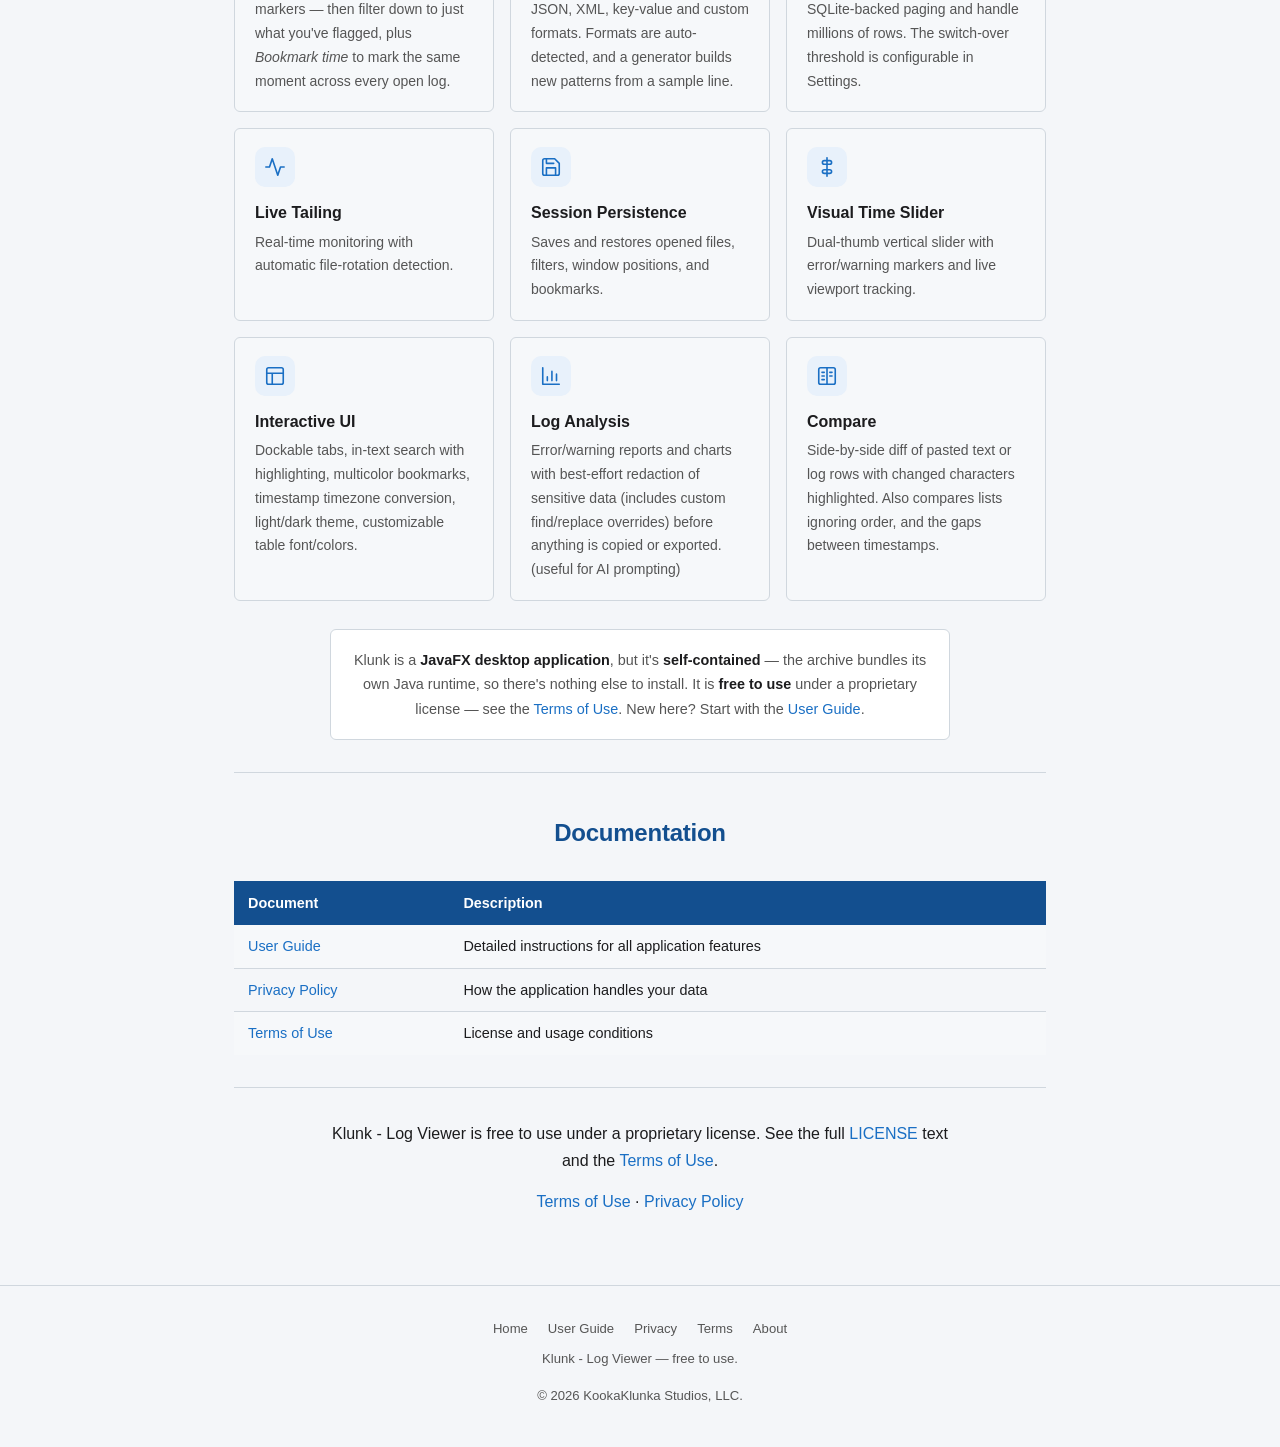
==== commit 3f99010e: "doc updates (minor)" ====
--- a/index.html
+++ b/index.html
@@ -3,14 +3,14 @@
 <head>
     <meta charset="UTF-8">
     <meta name="viewport" content="width=device-width, initial-scale=1.0">
-    <title>Klunk – Fast Log Viewer for Huge Files, Kubernetes &amp; SFTP</title>
+    <title>Klunk – A desktop log investigation workbench</title>
     <meta name="description" content="Free log viewer for Windows, Linux and macOS. Open log files with millions of rows, merge logs from files, databases, Kubernetes pods, SFTP and URLs into one timeline, filter with SQL-like queries, and tail live.">
     <link rel="canonical" href="https://www.kookaklunka.com/klunk/">
     <!-- Link previews (Reddit, Slack, LinkedIn, X, ...) -->
     <meta property="og:type" content="website">
     <meta property="og:site_name" content="Klunk">
-    <meta property="og:title" content="Klunk – Fast Log Viewer for Huge Files, Kubernetes &amp; SFTP">
-    <meta property="og:description" content="Free log viewer: millions of rows, merged sources, SQL-like filters, live tailing.">
+    <meta property="og:title" content="Klunk – A desktop log investigation workbench">
+    <meta property="og:description" content="Free log viewer for Windows, Linux and macOS. Open log files with millions of rows, merge logs from files, databases, Kubernetes pods, SFTP and URLs into one timeline, filter with SQL-like queries, and tail live.">
     <meta property="og:url" content="https://www.kookaklunka.com/klunk/">
     <meta property="og:image" content="https://www.kookaklunka.com/klunk/screenshots/Dark-logviewer.png">
     <meta property="og:image:width" content="1090">
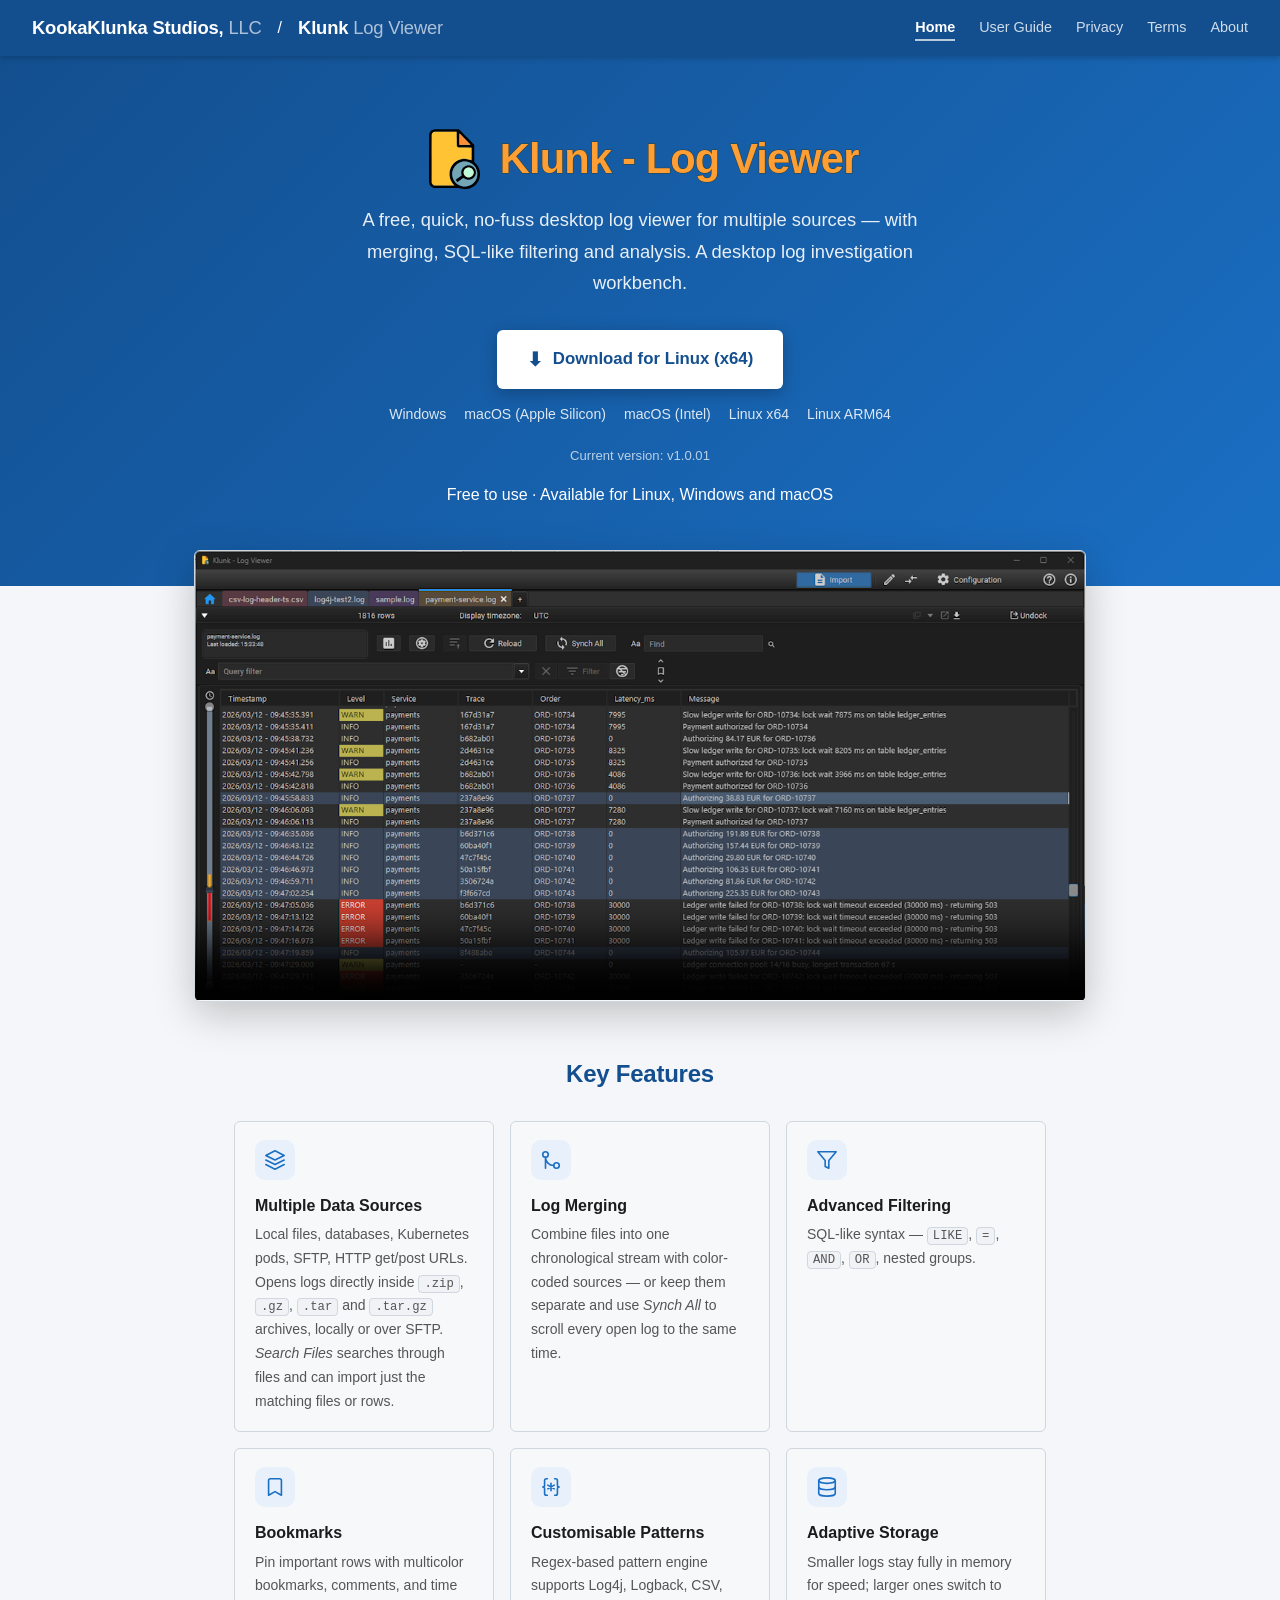
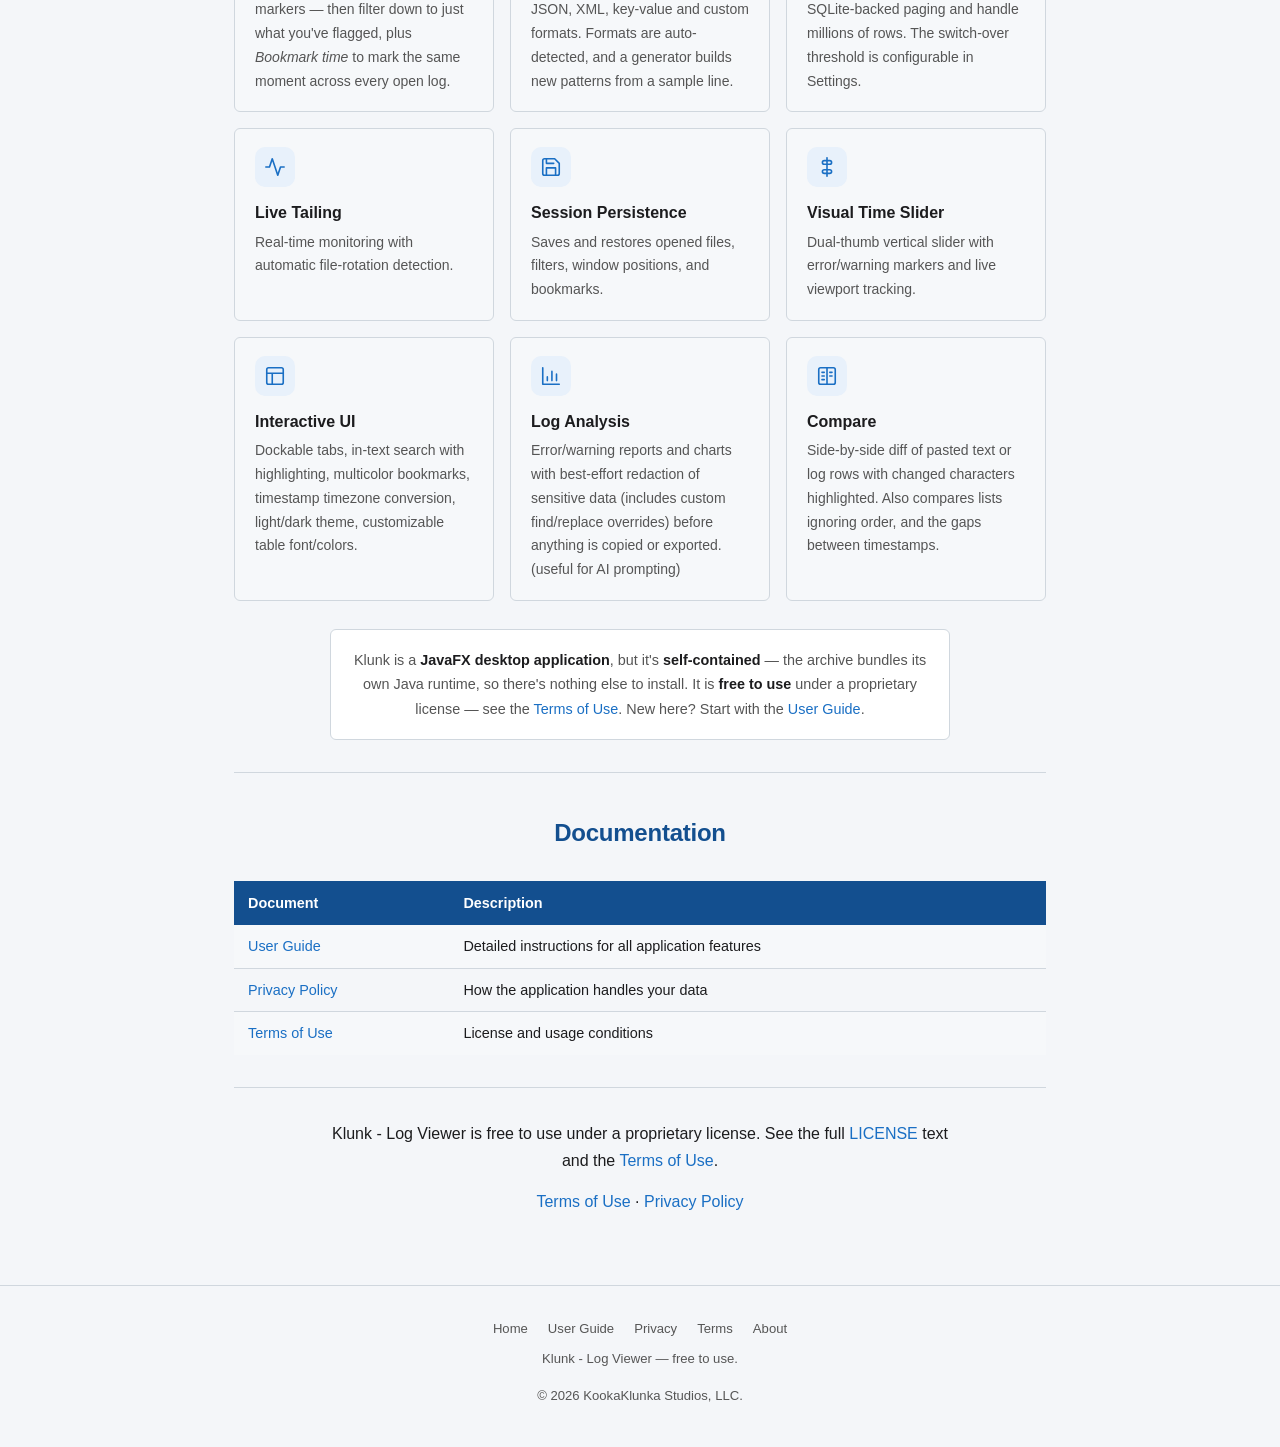
==== commit e1d14c28: "release 1.0.01" ====
--- a/index.html
+++ b/index.html
@@ -64,20 +64,20 @@
 
     <div class="dl-actions">
         <a class="btn-download" id="btn-download"
-           href="https://github.com/XenFive/klunk/releases/tag/v1.0.00">
+           href="https://github.com/XenFive/klunk/releases/tag/v1.0.01">
             <span class="arrow">&#x2B07;</span> <span id="btn-download-label">Download</span>
         </a>
     </div>
     <!-- Versions in these URLs (and VERSION in the script below) are stamped from app.version in
          default.properties by the stamp-version step in pom.xml -->
     <p class="dl-platforms">
-        <a href="https://github.com/XenFive/klunk/releases/download/v1.0.00/Klunk-windows.zip">Windows</a>
-        <a href="https://github.com/XenFive/klunk/releases/download/v1.0.00/Klunk-macos.zip">macOS (Apple Silicon)</a>
-        <a href="https://github.com/XenFive/klunk/releases/download/v1.0.00/Klunk-macos-x64.zip">macOS (Intel)</a>
-        <a href="https://github.com/XenFive/klunk/releases/download/v1.0.00/Klunk-linux-x64.zip">Linux x64</a>
-        <a href="https://github.com/XenFive/klunk/releases/download/v1.0.00/Klunk-linux-arm64.zip">Linux ARM64</a>
+        <a href="https://github.com/XenFive/klunk/releases/download/v1.0.01/Klunk-windows.zip">Windows</a>
+        <a href="https://github.com/XenFive/klunk/releases/download/v1.0.01/Klunk-macos.zip">macOS (Apple Silicon)</a>
+        <a href="https://github.com/XenFive/klunk/releases/download/v1.0.01/Klunk-macos-x64.zip">macOS (Intel)</a>
+        <a href="https://github.com/XenFive/klunk/releases/download/v1.0.01/Klunk-linux-x64.zip">Linux x64</a>
+        <a href="https://github.com/XenFive/klunk/releases/download/v1.0.01/Klunk-linux-arm64.zip">Linux ARM64</a>
     </p>
-    <p class="dl-meta">Current version: <span id="dl-version">v1.0.00</span></p>
+    <p class="dl-meta">Current version: <span id="dl-version">v1.0.01</span></p>
     <p> Free to use &middot; Available for Linux, Windows and macOS</p>
 </section>
 
@@ -286,10 +286,10 @@
 <script>
     (function () {
         // Stamped from app.version in default.properties by the build (stamp-version in pom.xml)
-        var VERSION = "v1.0.00";
+        var VERSION = "v1.0.01";
         // Release assets on GitHub; keep these names identical across every release
         var BASE = "https://github.com/XenFive/klunk/releases/download/" + VERSION + "/";
-        var BASETEMP = "https://github.com/XenFive/klunk/releases/download/v1.0.00/";
+        var BASETEMP = "https://github.com/XenFive/klunk/releases/download/v1.0.01/";
         var ASSETS = {
             windows: BASE + "Klunk-windows.zip",
             mac: BASE + "Klunk-macos.zip",
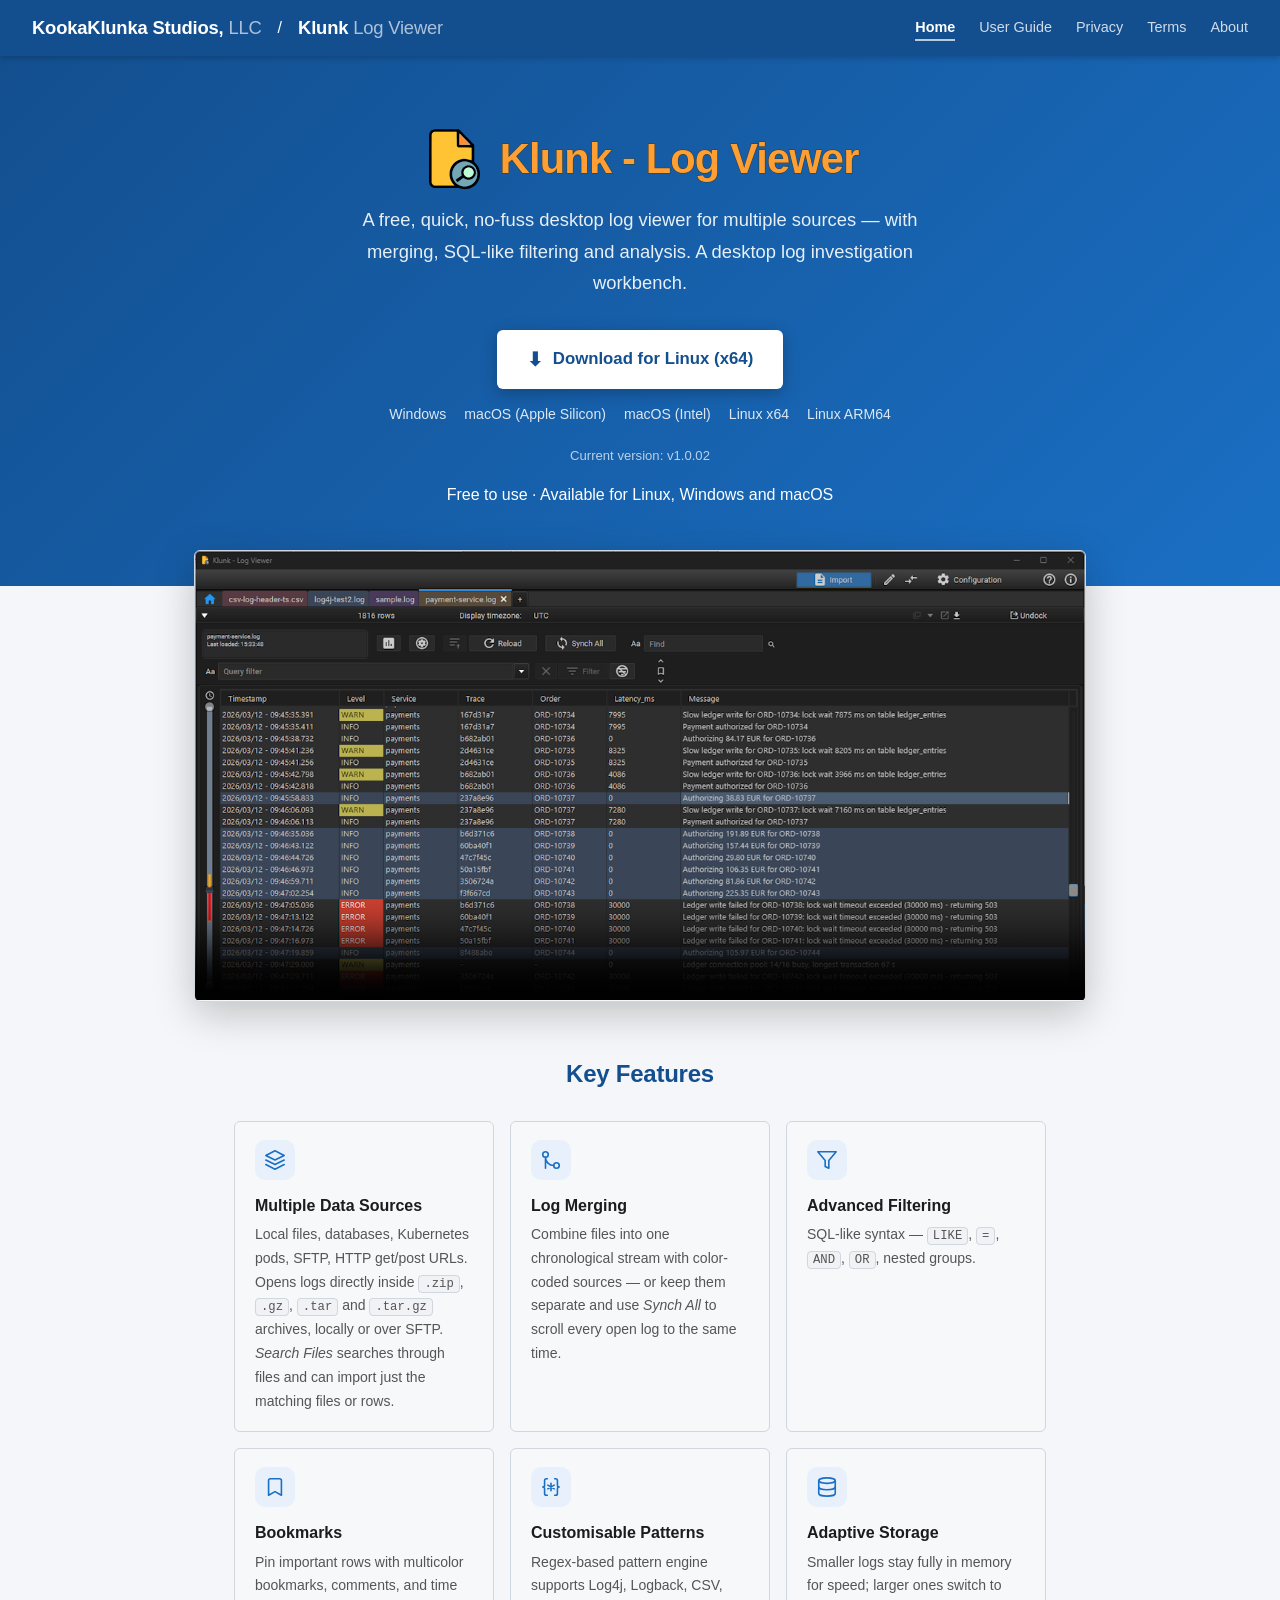
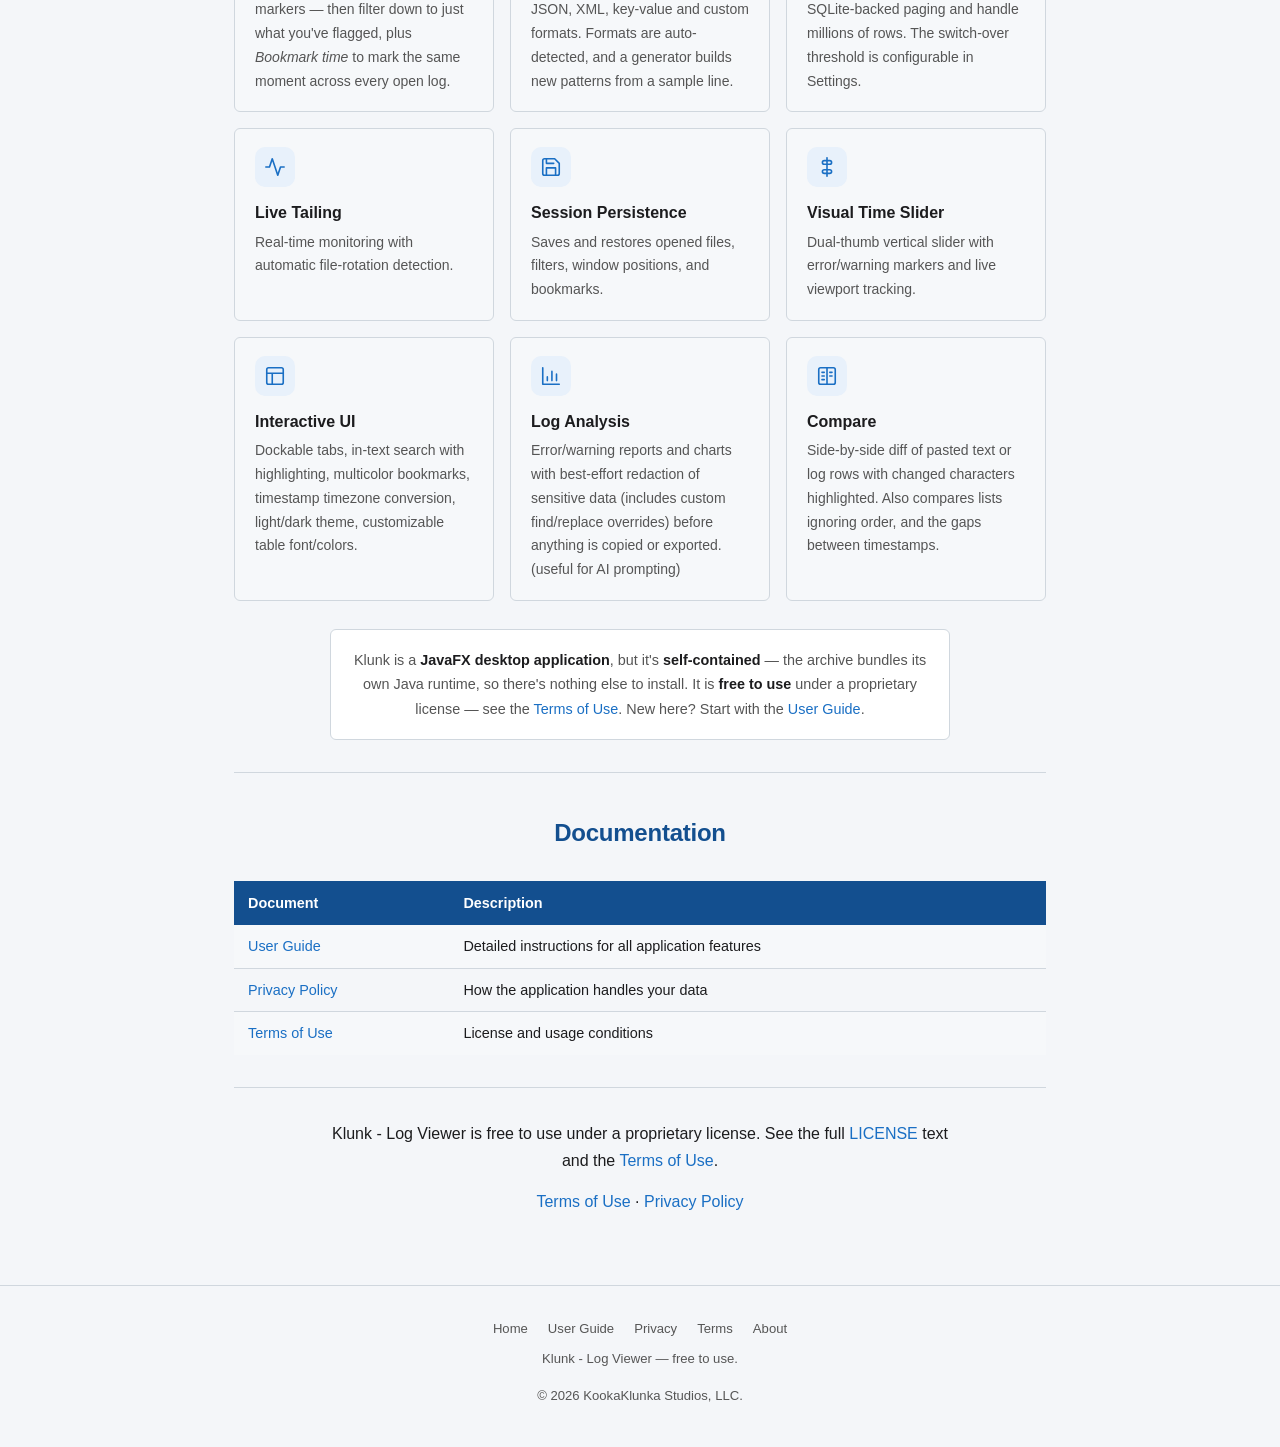
==== commit f273768c: "v 1.0.02 updates" ====
--- a/index.html
+++ b/index.html
@@ -64,20 +64,20 @@
 
     <div class="dl-actions">
         <a class="btn-download" id="btn-download"
-           href="https://github.com/XenFive/klunk/releases/tag/v1.0.01">
+           href="https://github.com/XenFive/klunk/releases/tag/v1.0.02">
             <span class="arrow">&#x2B07;</span> <span id="btn-download-label">Download</span>
         </a>
     </div>
     <!-- Versions in these URLs (and VERSION in the script below) are stamped from app.version in
          default.properties by the stamp-version step in pom.xml -->
     <p class="dl-platforms">
-        <a href="https://github.com/XenFive/klunk/releases/download/v1.0.01/Klunk-windows.zip">Windows</a>
-        <a href="https://github.com/XenFive/klunk/releases/download/v1.0.01/Klunk-macos.zip">macOS (Apple Silicon)</a>
-        <a href="https://github.com/XenFive/klunk/releases/download/v1.0.01/Klunk-macos-x64.zip">macOS (Intel)</a>
-        <a href="https://github.com/XenFive/klunk/releases/download/v1.0.01/Klunk-linux-x64.zip">Linux x64</a>
-        <a href="https://github.com/XenFive/klunk/releases/download/v1.0.01/Klunk-linux-arm64.zip">Linux ARM64</a>
+        <a href="https://github.com/XenFive/klunk/releases/download/v1.0.02/Klunk-windows.zip">Windows</a>
+        <a href="https://github.com/XenFive/klunk/releases/download/v1.0.02/Klunk-macos.zip">macOS (Apple Silicon)</a>
+        <a href="https://github.com/XenFive/klunk/releases/download/v1.0.02/Klunk-macos-x64.zip">macOS (Intel)</a>
+        <a href="https://github.com/XenFive/klunk/releases/download/v1.0.02/Klunk-linux-x64.zip">Linux x64</a>
+        <a href="https://github.com/XenFive/klunk/releases/download/v1.0.02/Klunk-linux-arm64.zip">Linux ARM64</a>
     </p>
-    <p class="dl-meta">Current version: <span id="dl-version">v1.0.01</span></p>
+    <p class="dl-meta">Current version: <span id="dl-version">v1.0.02</span></p>
     <p> Free to use &middot; Available for Linux, Windows and macOS</p>
 </section>
 
@@ -286,10 +286,10 @@
 <script>
     (function () {
         // Stamped from app.version in default.properties by the build (stamp-version in pom.xml)
-        var VERSION = "v1.0.01";
+        var VERSION = "v1.0.02";
         // Release assets on GitHub; keep these names identical across every release
         var BASE = "https://github.com/XenFive/klunk/releases/download/" + VERSION + "/";
-        var BASETEMP = "https://github.com/XenFive/klunk/releases/download/v1.0.01/";
+        var BASETEMP = "https://github.com/XenFive/klunk/releases/download/v1.0.02/";
         var ASSETS = {
             windows: BASE + "Klunk-windows.zip",
             mac: BASE + "Klunk-macos.zip",
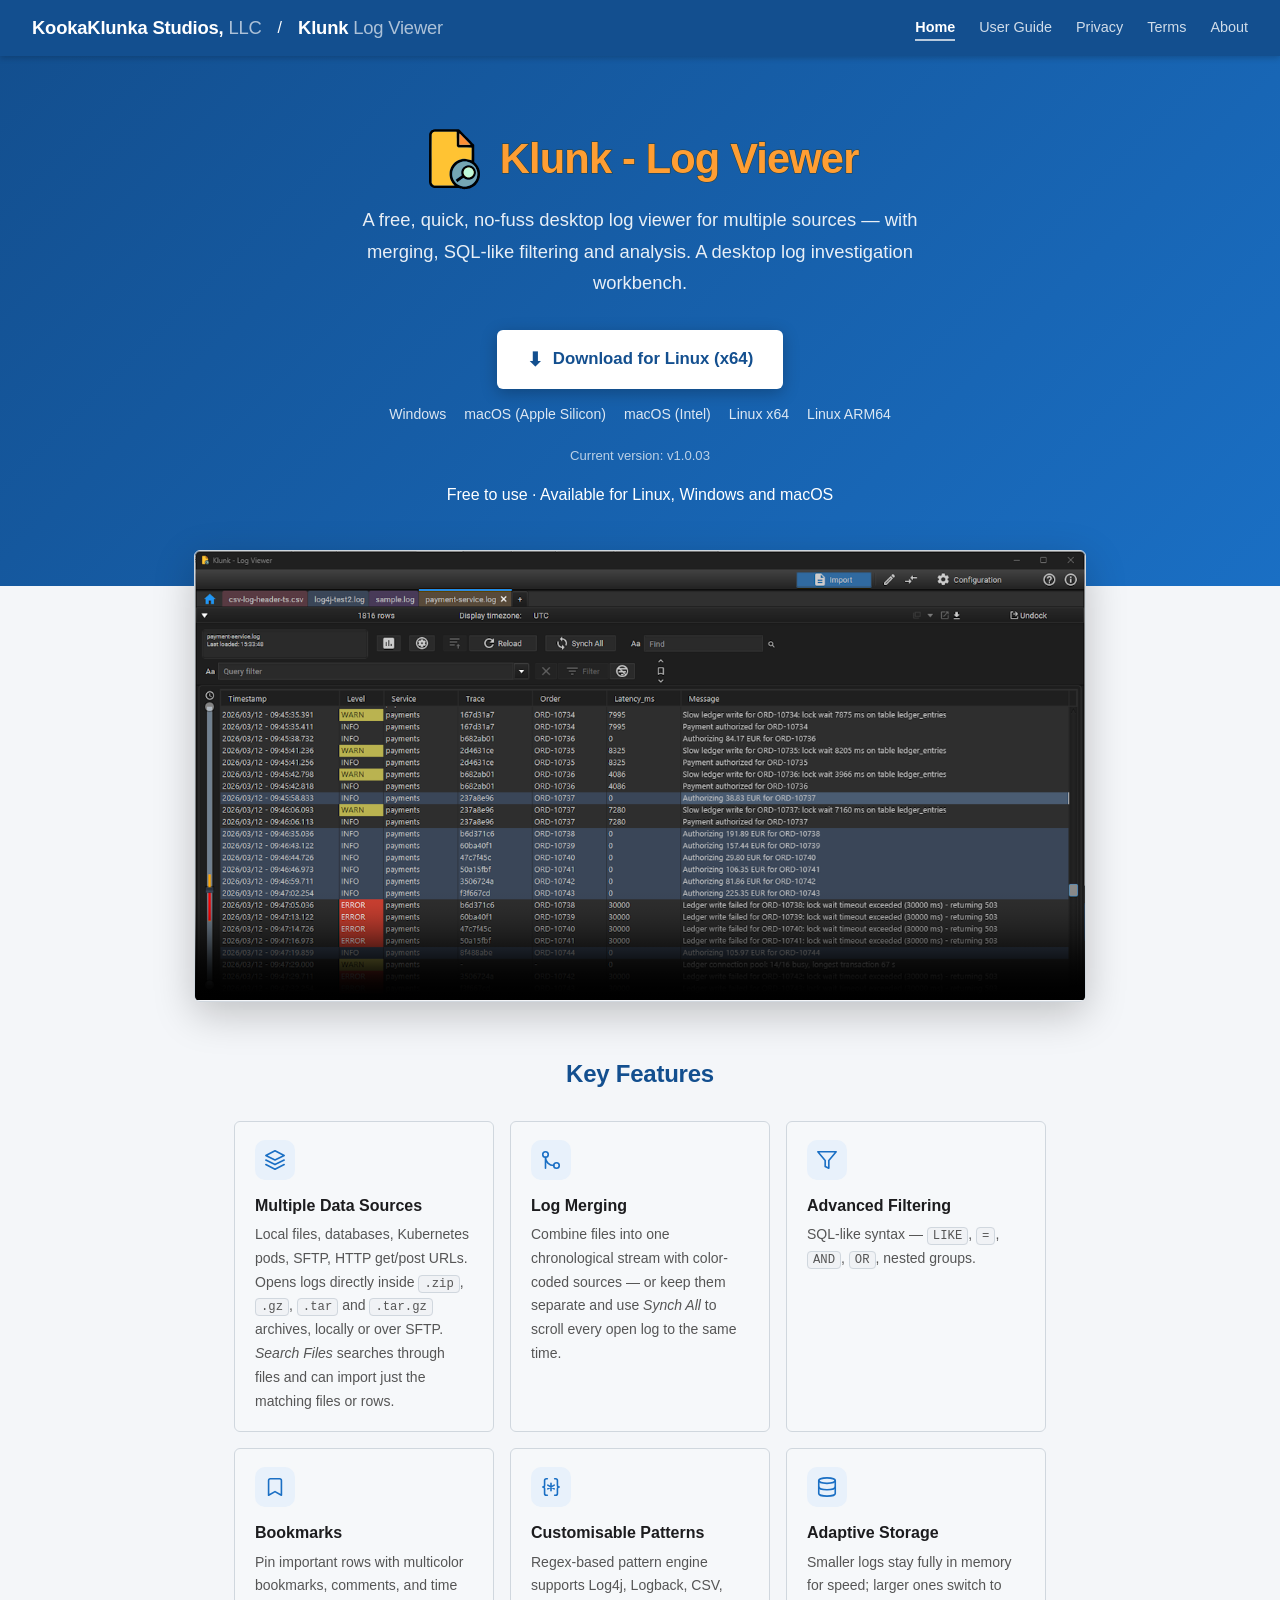
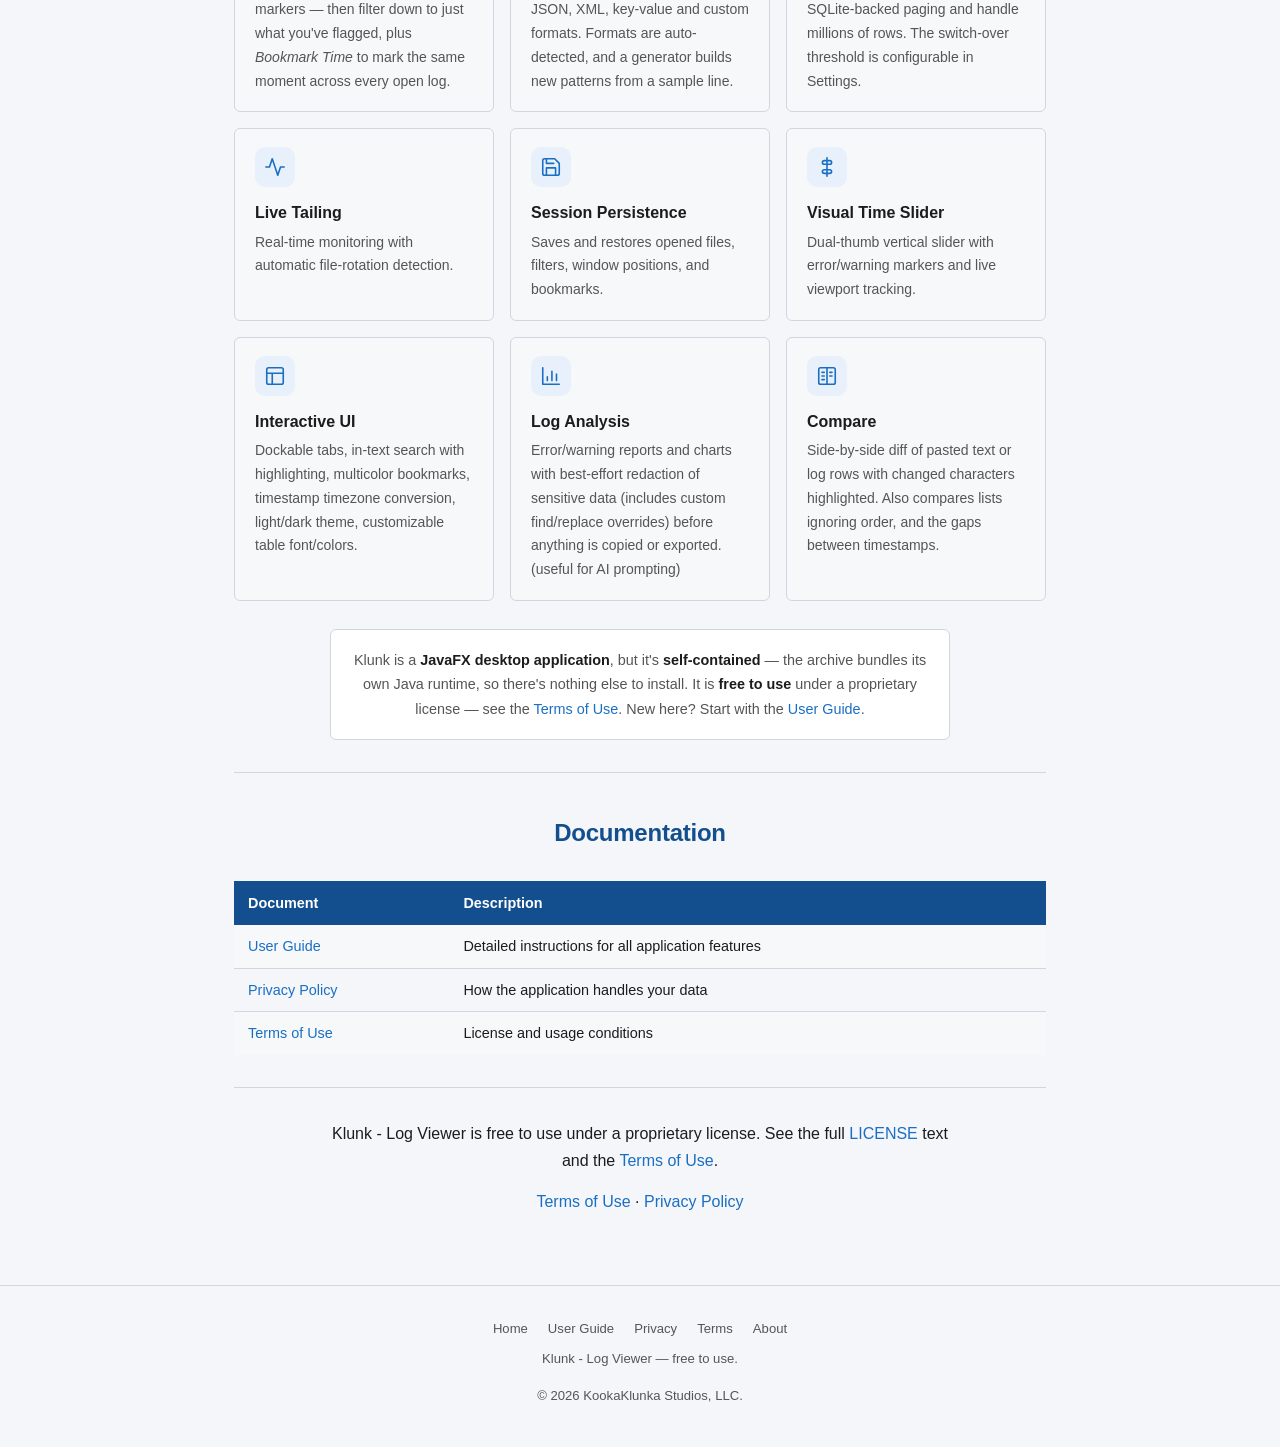
==== commit 84301817: "1.0.03 updates" ====
--- a/index.html
+++ b/index.html
@@ -64,20 +64,20 @@
 
     <div class="dl-actions">
         <a class="btn-download" id="btn-download"
-           href="https://github.com/XenFive/klunk/releases/tag/v1.0.02">
+           href="https://github.com/XenFive/klunk/releases/tag/v1.0.03">
             <span class="arrow">&#x2B07;</span> <span id="btn-download-label">Download</span>
         </a>
     </div>
     <!-- Versions in these URLs (and VERSION in the script below) are stamped from app.version in
          default.properties by the stamp-version step in pom.xml -->
     <p class="dl-platforms">
-        <a href="https://github.com/XenFive/klunk/releases/download/v1.0.02/Klunk-windows.zip">Windows</a>
-        <a href="https://github.com/XenFive/klunk/releases/download/v1.0.02/Klunk-macos.zip">macOS (Apple Silicon)</a>
-        <a href="https://github.com/XenFive/klunk/releases/download/v1.0.02/Klunk-macos-x64.zip">macOS (Intel)</a>
-        <a href="https://github.com/XenFive/klunk/releases/download/v1.0.02/Klunk-linux-x64.zip">Linux x64</a>
-        <a href="https://github.com/XenFive/klunk/releases/download/v1.0.02/Klunk-linux-arm64.zip">Linux ARM64</a>
+        <a href="https://github.com/XenFive/klunk/releases/download/v1.0.03/Klunk-windows.zip">Windows</a>
+        <a href="https://github.com/XenFive/klunk/releases/download/v1.0.03/Klunk-macos.zip">macOS (Apple Silicon)</a>
+        <a href="https://github.com/XenFive/klunk/releases/download/v1.0.03/Klunk-macos-x64.zip">macOS (Intel)</a>
+        <a href="https://github.com/XenFive/klunk/releases/download/v1.0.03/Klunk-linux-x64.zip">Linux x64</a>
+        <a href="https://github.com/XenFive/klunk/releases/download/v1.0.03/Klunk-linux-arm64.zip">Linux ARM64</a>
     </p>
-    <p class="dl-meta">Current version: <span id="dl-version">v1.0.02</span></p>
+    <p class="dl-meta">Current version: <span id="dl-version">v1.0.03</span></p>
     <p> Free to use &middot; Available for Linux, Windows and macOS</p>
 </section>
 
@@ -135,7 +135,7 @@
             </div>
             <strong>Bookmarks</strong>
             <p>Pin important rows with multicolor bookmarks, comments, and time markers — then filter down to
-                just what you've flagged, plus <em>Bookmark time</em> to mark the same moment across every open log.</p>
+                just what you've flagged, plus <em>Bookmark Time</em> to mark the same moment across every open log.</p>
         </div>
         <div class="feature-card">
             <div class="icon">
@@ -286,10 +286,10 @@
 <script>
     (function () {
         // Stamped from app.version in default.properties by the build (stamp-version in pom.xml)
-        var VERSION = "v1.0.02";
+        var VERSION = "v1.0.03";
         // Release assets on GitHub; keep these names identical across every release
         var BASE = "https://github.com/XenFive/klunk/releases/download/" + VERSION + "/";
-        var BASETEMP = "https://github.com/XenFive/klunk/releases/download/v1.0.02/";
+        var BASETEMP = "https://github.com/XenFive/klunk/releases/download/v1.0.03/";
         var ASSETS = {
             windows: BASE + "Klunk-windows.zip",
             mac: BASE + "Klunk-macos.zip",
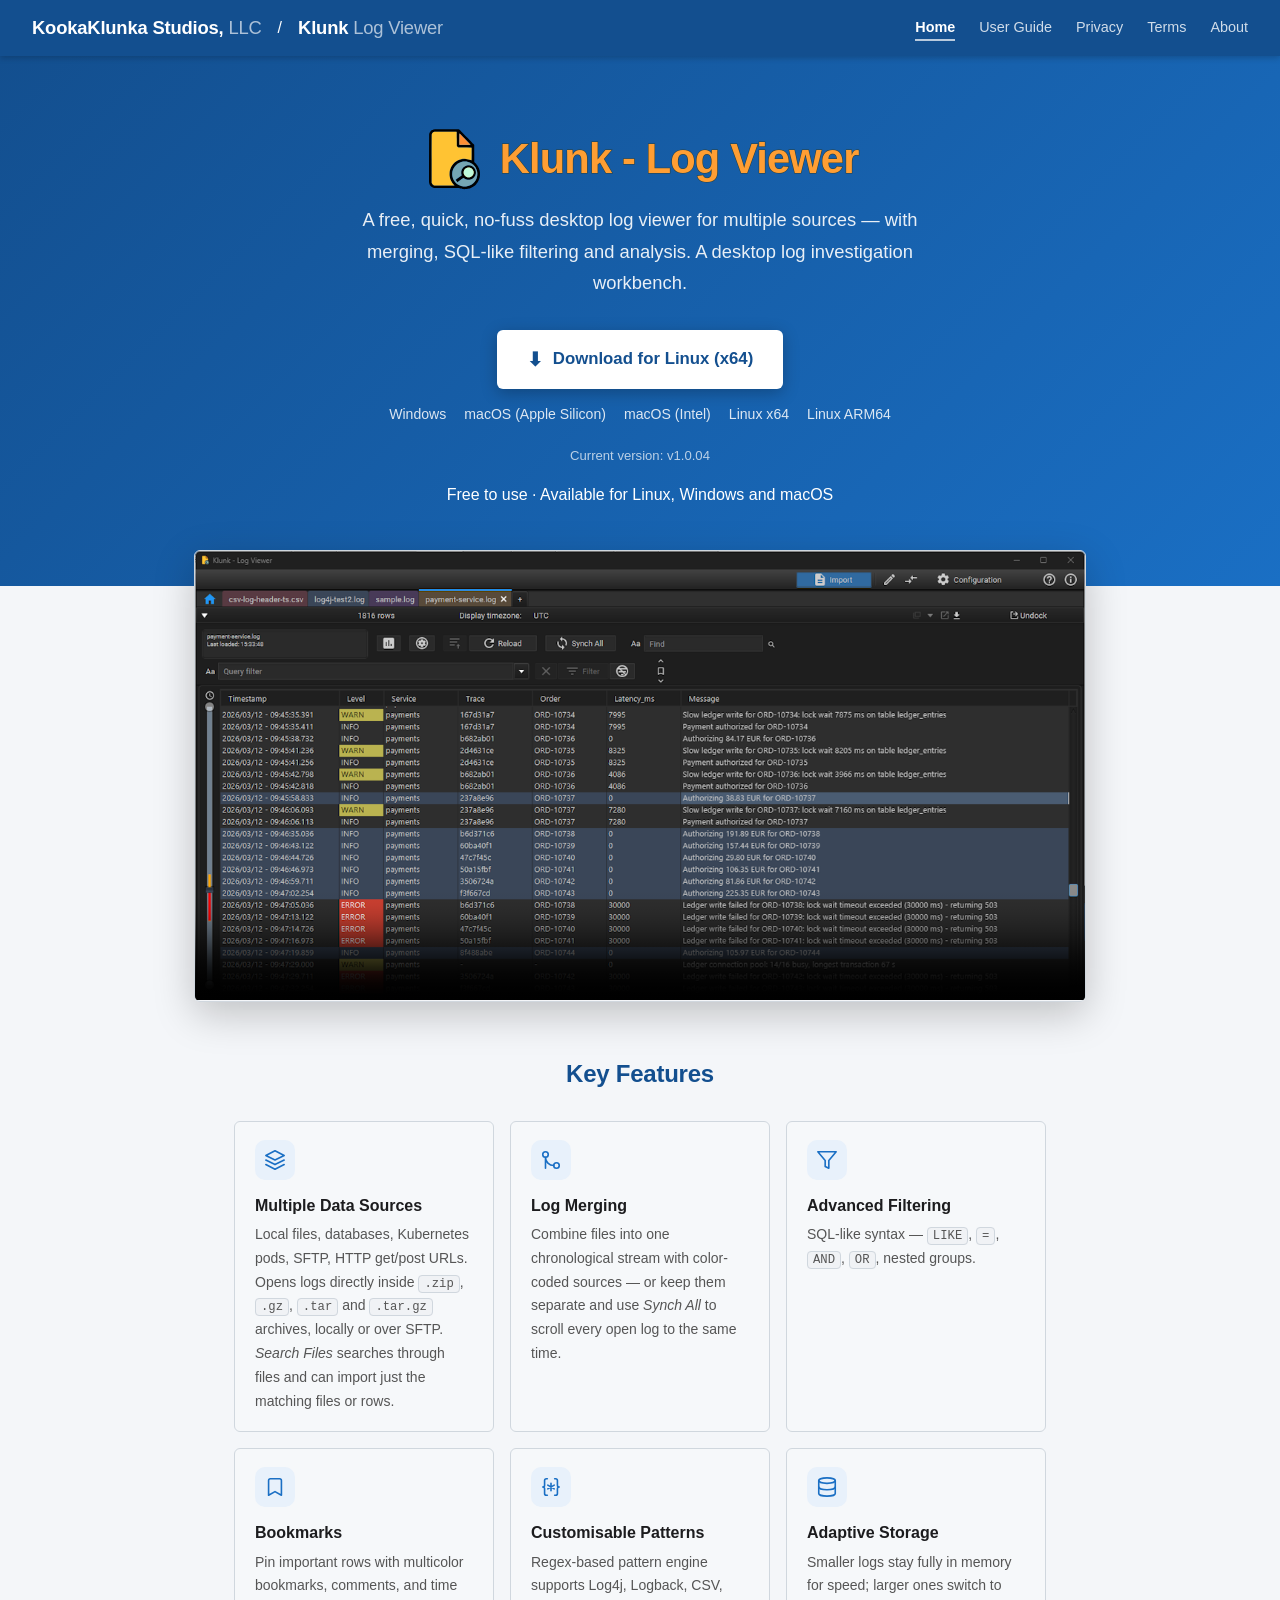
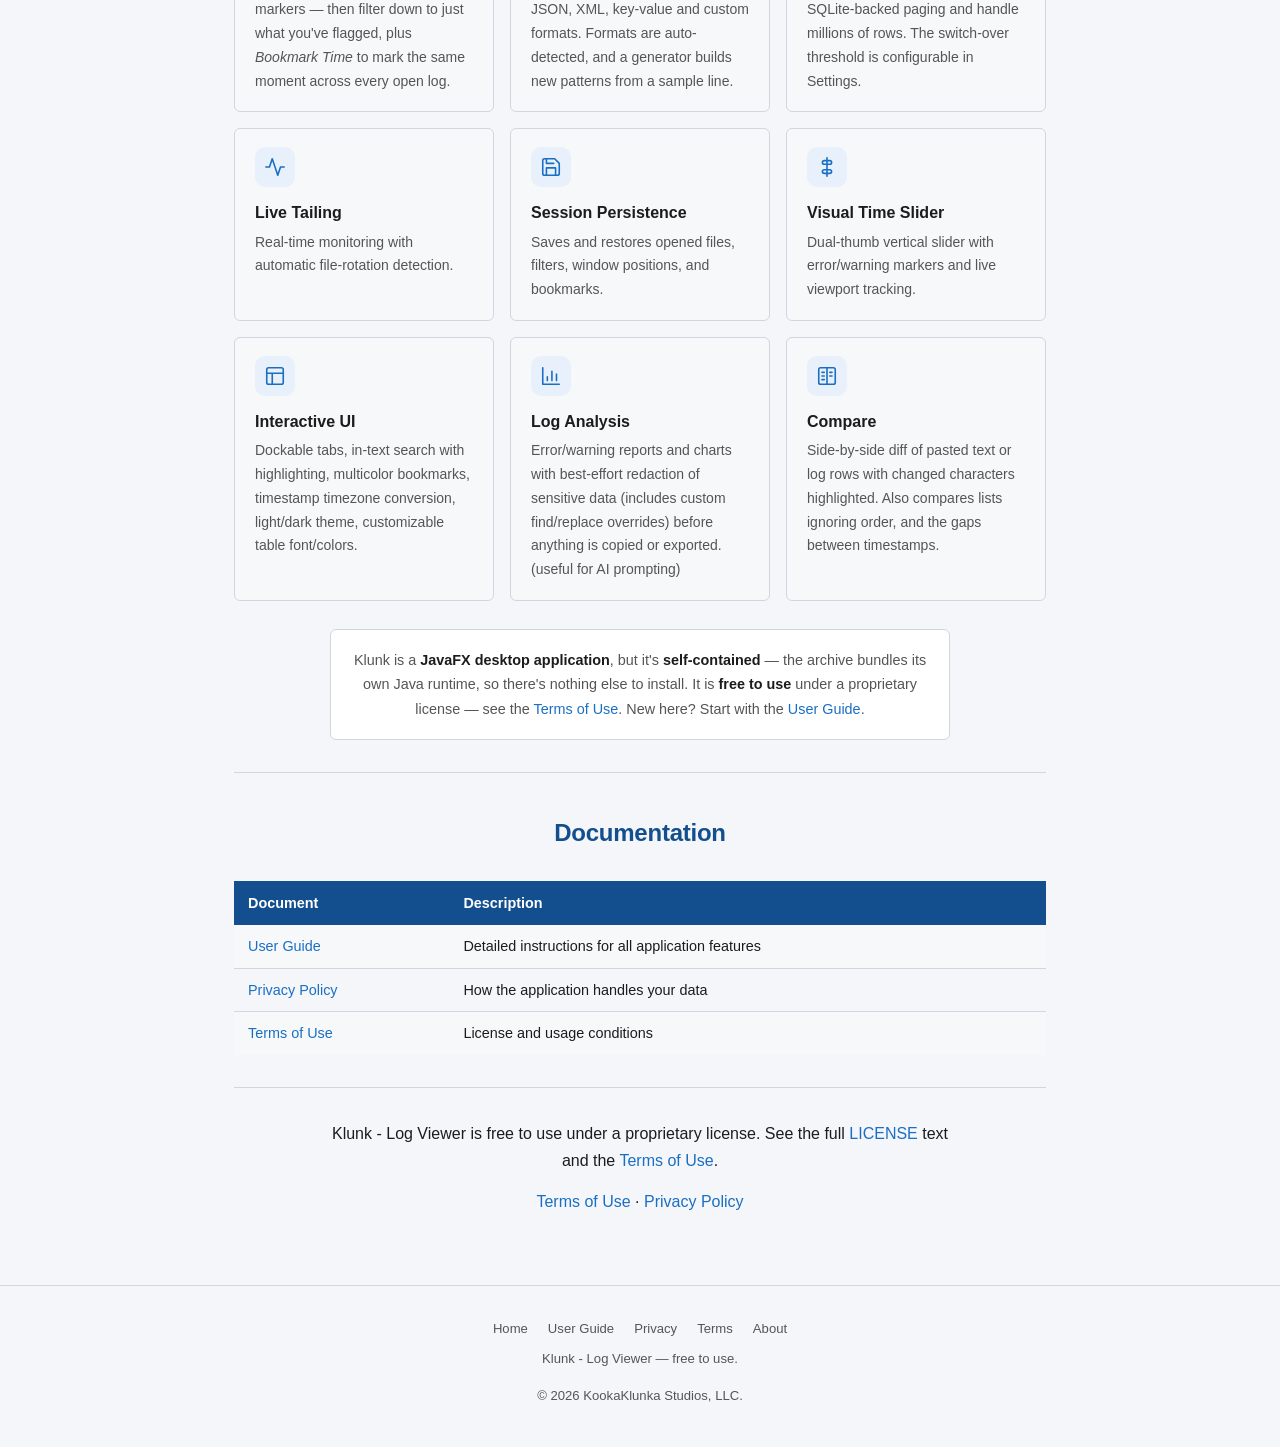
==== commit 94c2a35a: "bump release to 1.0.04" ====
--- a/index.html
+++ b/index.html
@@ -64,20 +64,20 @@
 
     <div class="dl-actions">
         <a class="btn-download" id="btn-download"
-           href="https://github.com/XenFive/klunk/releases/tag/v1.0.03">
+           href="https://github.com/XenFive/klunk/releases/tag/v1.0.04">
             <span class="arrow">&#x2B07;</span> <span id="btn-download-label">Download</span>
         </a>
     </div>
     <!-- Versions in these URLs (and VERSION in the script below) are stamped from app.version in
          default.properties by the stamp-version step in pom.xml -->
     <p class="dl-platforms">
-        <a href="https://github.com/XenFive/klunk/releases/download/v1.0.03/Klunk-windows.zip">Windows</a>
-        <a href="https://github.com/XenFive/klunk/releases/download/v1.0.03/Klunk-macos.zip">macOS (Apple Silicon)</a>
-        <a href="https://github.com/XenFive/klunk/releases/download/v1.0.03/Klunk-macos-x64.zip">macOS (Intel)</a>
-        <a href="https://github.com/XenFive/klunk/releases/download/v1.0.03/Klunk-linux-x64.zip">Linux x64</a>
-        <a href="https://github.com/XenFive/klunk/releases/download/v1.0.03/Klunk-linux-arm64.zip">Linux ARM64</a>
+        <a href="https://github.com/XenFive/klunk/releases/download/v1.0.04/Klunk-windows.zip">Windows</a>
+        <a href="https://github.com/XenFive/klunk/releases/download/v1.0.04/Klunk-macos.zip">macOS (Apple Silicon)</a>
+        <a href="https://github.com/XenFive/klunk/releases/download/v1.0.04/Klunk-macos-x64.zip">macOS (Intel)</a>
+        <a href="https://github.com/XenFive/klunk/releases/download/v1.0.04/Klunk-linux-x64.zip">Linux x64</a>
+        <a href="https://github.com/XenFive/klunk/releases/download/v1.0.04/Klunk-linux-arm64.zip">Linux ARM64</a>
     </p>
-    <p class="dl-meta">Current version: <span id="dl-version">v1.0.03</span></p>
+    <p class="dl-meta">Current version: <span id="dl-version">v1.0.04</span></p>
     <p> Free to use &middot; Available for Linux, Windows and macOS</p>
 </section>
 
@@ -286,10 +286,10 @@
 <script>
     (function () {
         // Stamped from app.version in default.properties by the build (stamp-version in pom.xml)
-        var VERSION = "v1.0.03";
+        var VERSION = "v1.0.04";
         // Release assets on GitHub; keep these names identical across every release
         var BASE = "https://github.com/XenFive/klunk/releases/download/" + VERSION + "/";
-        var BASETEMP = "https://github.com/XenFive/klunk/releases/download/v1.0.03/";
+        var BASETEMP = "https://github.com/XenFive/klunk/releases/download/v1.0.04/";
         var ASSETS = {
             windows: BASE + "Klunk-windows.zip",
             mac: BASE + "Klunk-macos.zip",
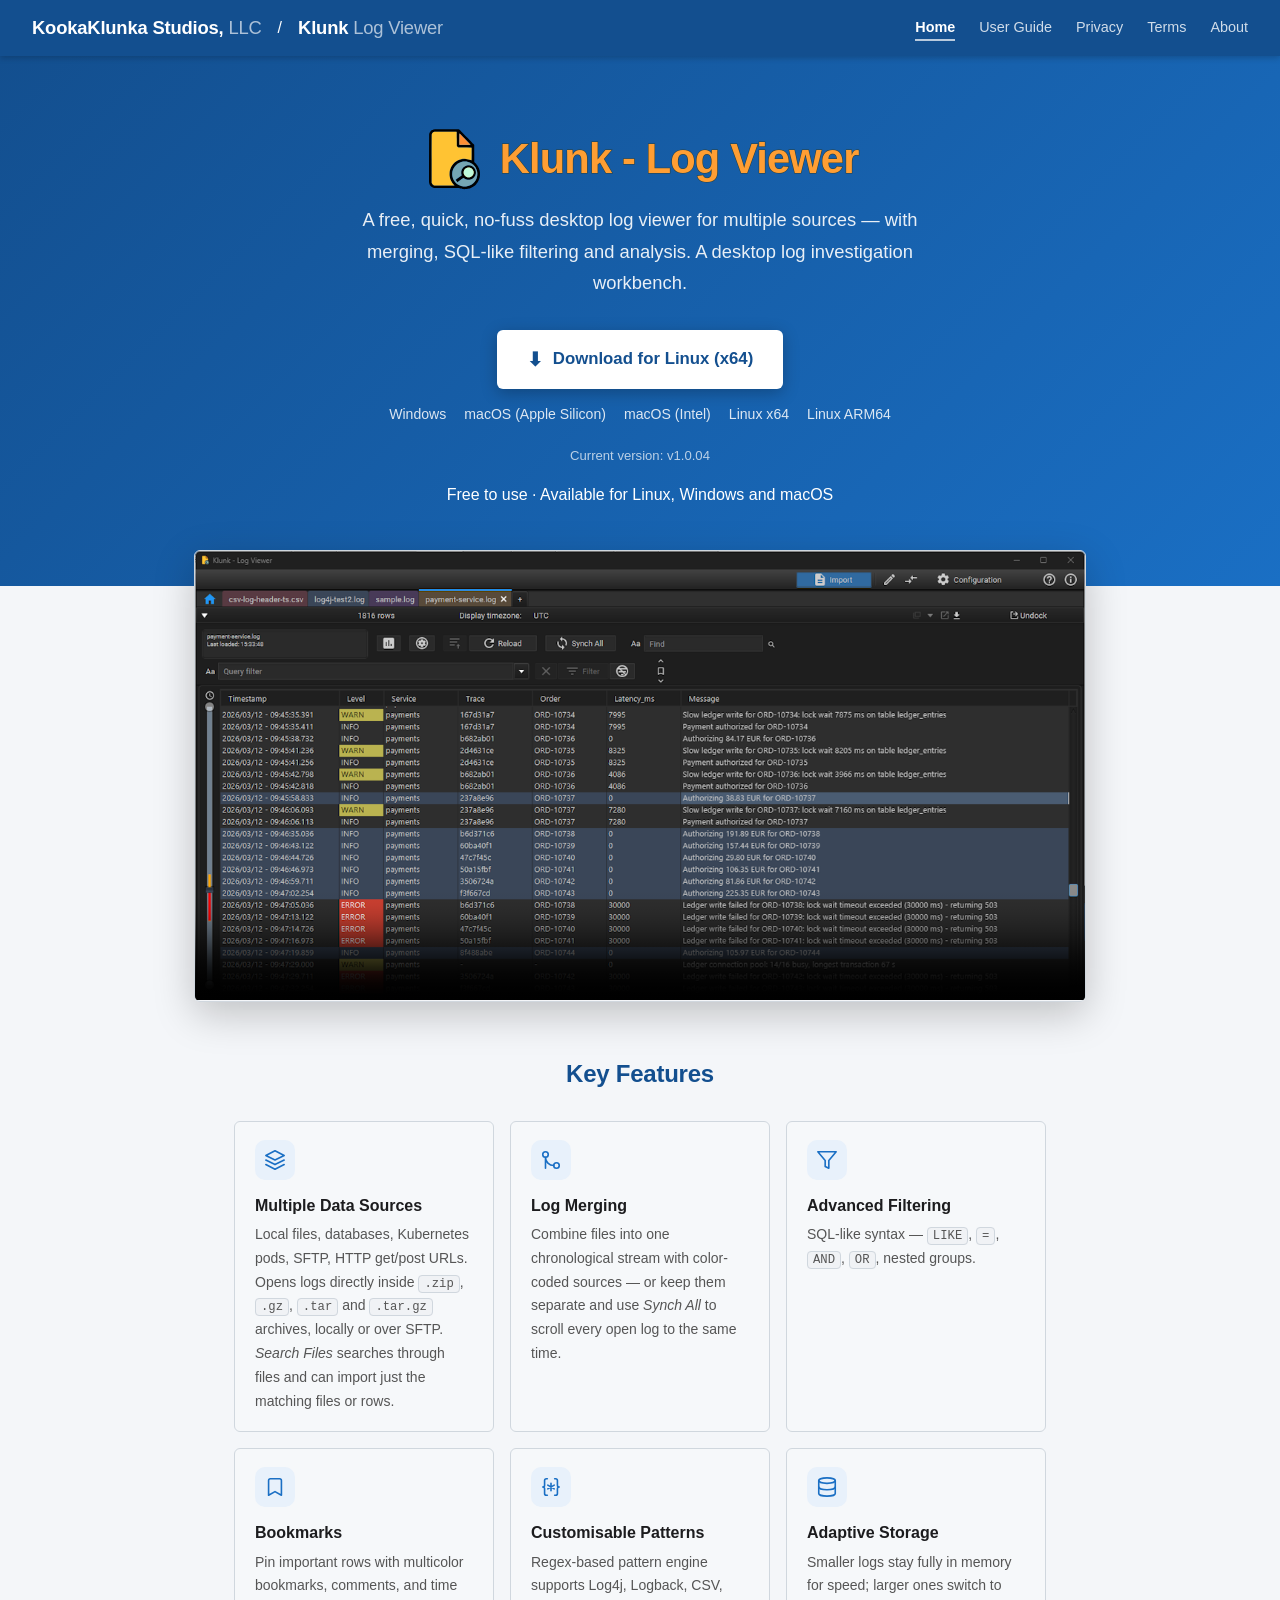
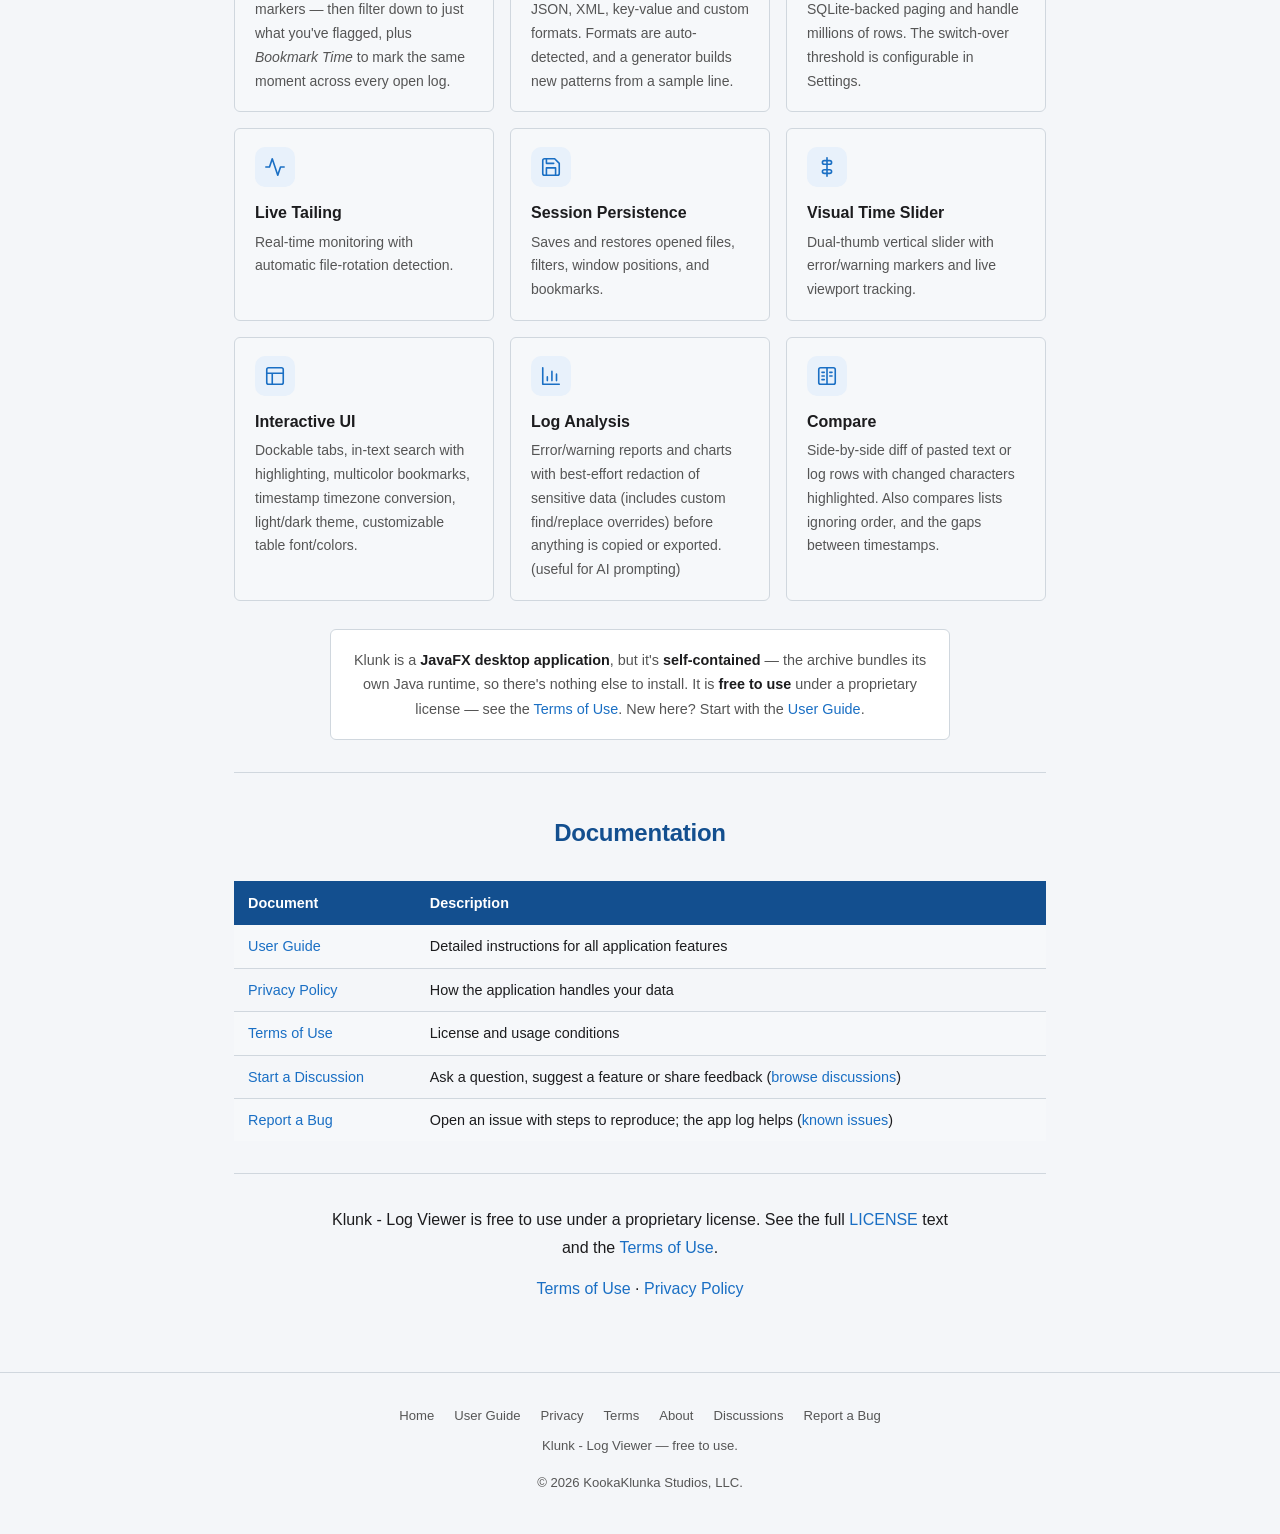
==== commit f5adfeb1: "Update index.html" ====
--- a/index.html
+++ b/index.html
@@ -255,6 +255,14 @@
                 <td><a href="TERMS.html">Terms of Use</a></td>
                 <td>License and usage conditions</td>
             </tr>
+            <tr>
+                <td><a href="https://github.com/XenFive/klunk/discussions/new/choose">Start a Discussion</a></td>
+                <td>Ask a question, suggest a feature or share feedback (<a href="https://github.com/XenFive/klunk/discussions">browse discussions</a>)</td>
+            </tr>
+            <tr>
+                <td><a href="https://github.com/XenFive/klunk/issues/new/choose">Report a Bug</a></td>
+                <td>Open an issue with steps to reproduce; the app log helps (<a href="https://github.com/XenFive/klunk/issues">known issues</a>)</td>
+            </tr>
         </table>
     </div>
 
@@ -276,6 +284,8 @@
         <a href="PRIVACY.html">Privacy</a>
         <a href="TERMS.html">Terms</a>
         <a href="ABOUT.html">About</a>
+        <a href="https://github.com/XenFive/klunk/discussions">Discussions</a>
+        <a href="https://github.com/XenFive/klunk/issues">Report a Bug</a>
     </nav>
     <p>Klunk - Log Viewer &mdash; free to use. </p>
     <nav>
